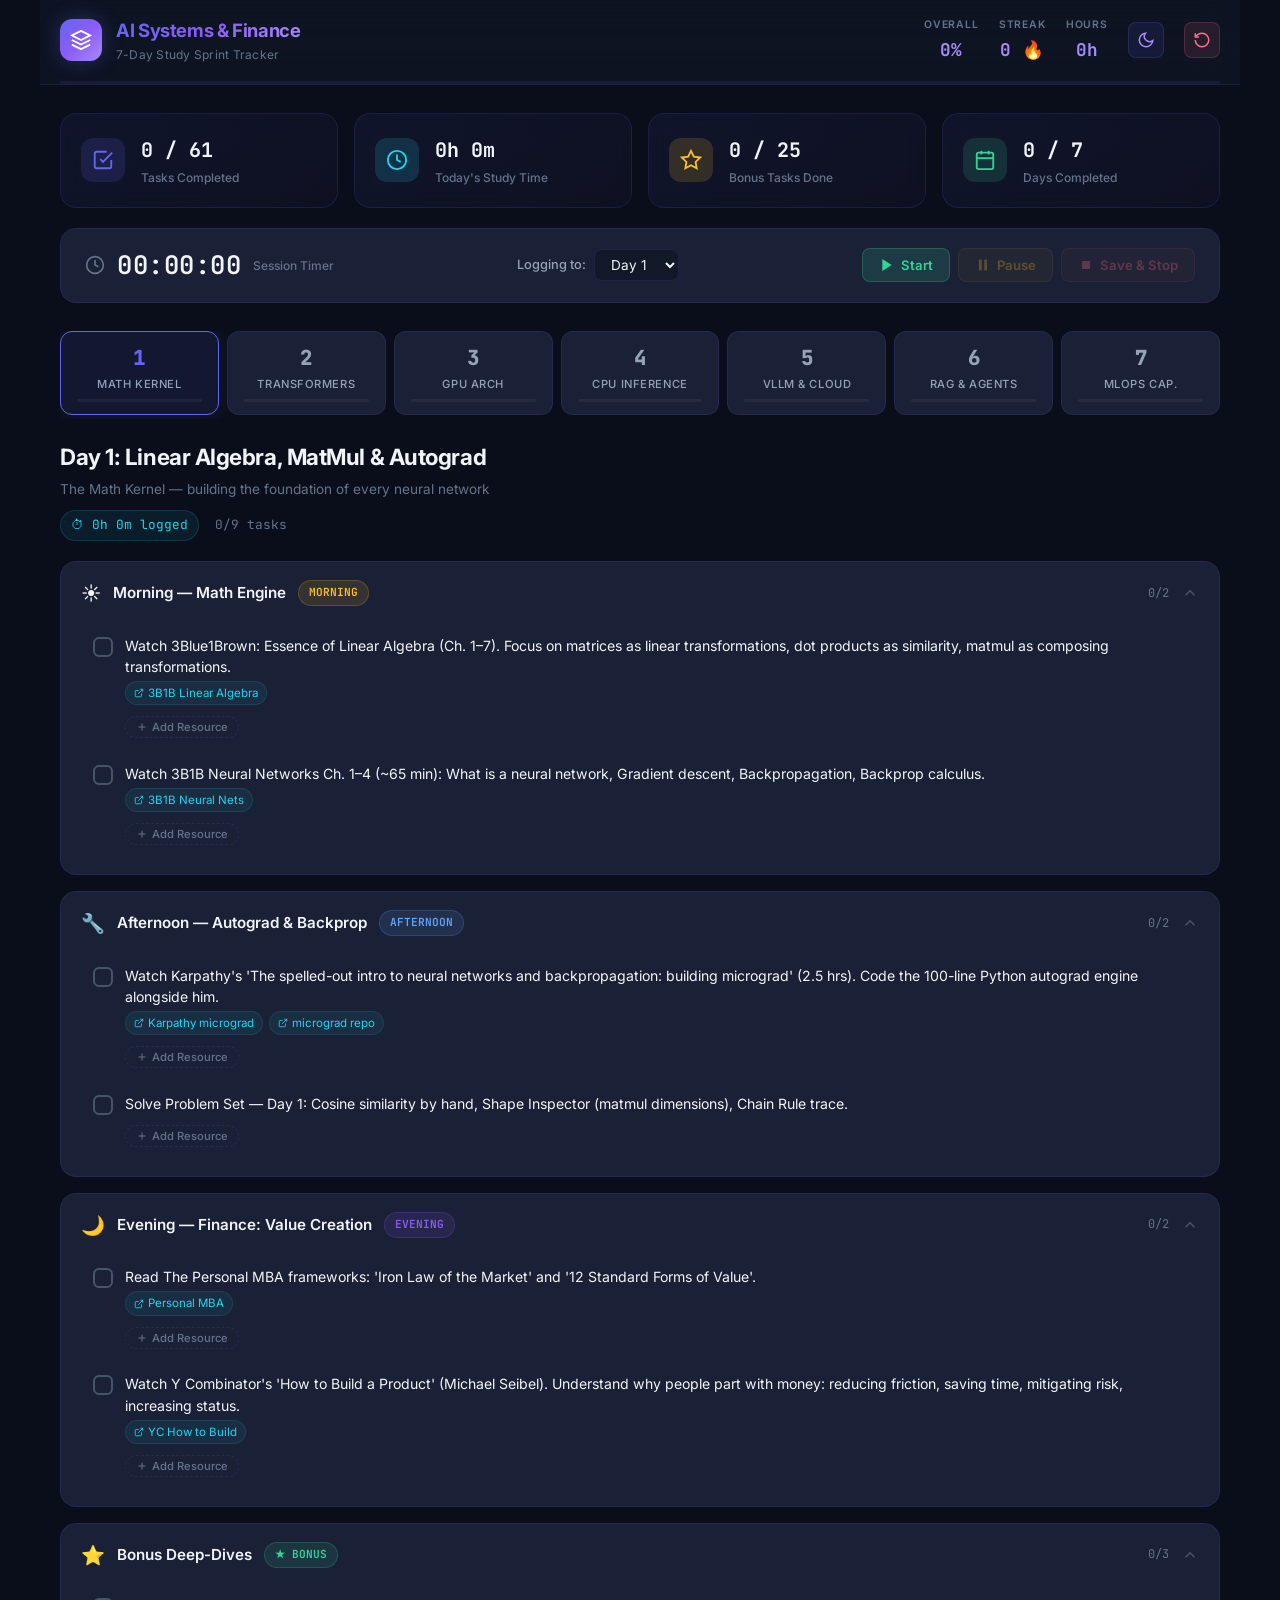
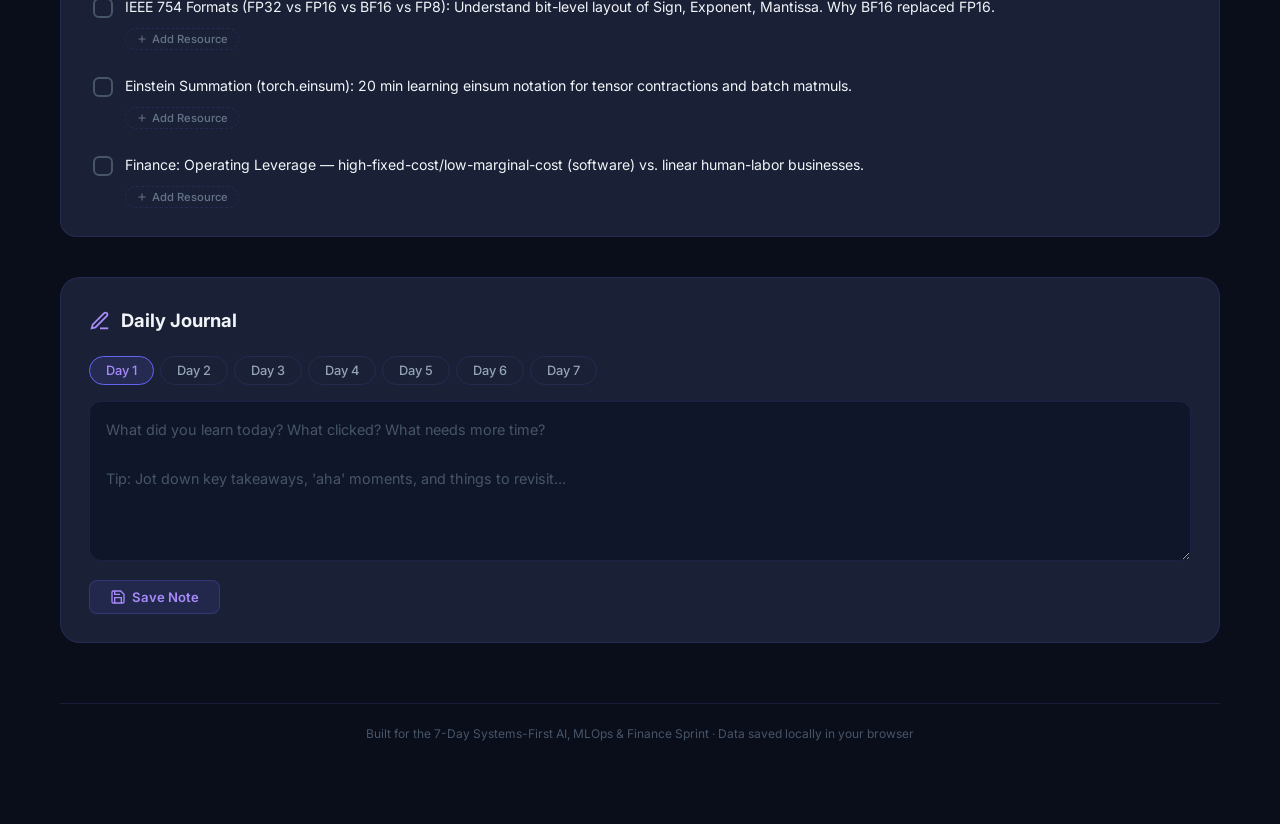
==== Seven-day-AI-Finance-Study/public/index.html @ b6148ebc "refactor: organize files into public/ and docs/ directories - Move frontend assets (index.html, styl" ====
<!DOCTYPE html>
<html lang="en">
<head>
  <meta charset="UTF-8">
  <meta name="viewport" content="width=device-width, initial-scale=1.0">
  <title>7-Day AI Systems & Finance Study Tracker</title>
  <meta name="description" content="Interactive study tracker for the 7-Day Systems-First AI, MLOps & Finance Syllabus">
  <link rel="preconnect" href="https://fonts.googleapis.com">
  <link rel="preconnect" href="https://fonts.gstatic.com" crossorigin>
  <link href="https://fonts.googleapis.com/css2?family=Inter:wght@300;400;500;600;700;800;900&family=JetBrains+Mono:wght@400;500;600&display=swap" rel="stylesheet">
  <link rel="stylesheet" href="style.css">
</head>
<body>
  <div class="app">
    <!-- Floating particles background -->
    <div class="particles" id="particles"></div>

    <!-- Header -->
    <header class="header">
      <div class="header-content">
        <div class="header-left">
          <div class="logo">
            <div class="logo-icon">
              <svg viewBox="0 0 24 24" fill="none" stroke="currentColor" stroke-width="2">
                <path d="M12 2L2 7l10 5 10-5-10-5z"/>
                <path d="M2 17l10 5 10-5"/>
                <path d="M2 12l10 5 10-5"/>
              </svg>
            </div>
            <div>
              <h1>AI Systems & Finance</h1>
              <p class="subtitle">7-Day Study Sprint Tracker</p>
            </div>
          </div>
        </div>
        <div class="header-right">
          <div class="header-stat">
            <span class="stat-label">Overall</span>
            <span class="stat-value" id="overallPercent">0%</span>
          </div>
          <div class="header-stat">
            <span class="stat-label">Streak</span>
            <span class="stat-value" id="streakCount">0 🔥</span>
          </div>
          <div class="header-stat">
            <span class="stat-label">Hours</span>
            <span class="stat-value" id="totalHours">0h</span>
          </div>
          <button class="btn-theme" id="themeToggle" title="Toggle light/dark theme">
            <svg class="theme-icon icon-moon" viewBox="0 0 24 24" fill="none" stroke="currentColor" stroke-width="2" width="18" height="18">
              <path d="M21 12.79A9 9 0 1 1 11.21 3 7 7 0 0 0 21 12.79z"/>
            </svg>
            <svg class="theme-icon icon-sun" viewBox="0 0 24 24" fill="none" stroke="currentColor" stroke-width="2" width="18" height="18">
              <circle cx="12" cy="12" r="5"/><line x1="12" y1="1" x2="12" y2="3"/><line x1="12" y1="21" x2="12" y2="23"/><line x1="4.22" y1="4.22" x2="5.64" y2="5.64"/><line x1="18.36" y1="18.36" x2="19.78" y2="19.78"/><line x1="1" y1="12" x2="3" y2="12"/><line x1="21" y1="12" x2="23" y2="12"/><line x1="4.22" y1="19.78" x2="5.64" y2="18.36"/><line x1="18.36" y1="5.64" x2="19.78" y2="4.22"/>
            </svg>
          </button>
          <button class="btn-reset" id="resetBtn" title="Reset all progress">
            <svg viewBox="0 0 24 24" fill="none" stroke="currentColor" stroke-width="2" width="18" height="18">
              <path d="M3 12a9 9 0 1 0 9-9 9.75 9.75 0 0 0-6.74 2.74L3 8"/>
              <path d="M3 3v5h5"/>
            </svg>
          </button>
        </div>
      </div>
      <!-- Overall progress bar -->
      <div class="overall-progress">
        <div class="overall-progress-bar" id="overallBar" style="width: 0%"></div>
      </div>
    </header>

    <!-- Stats Cards -->
    <div class="stats-grid">
      <div class="stat-card">
        <div class="stat-card-icon tasks-icon">
          <svg viewBox="0 0 24 24" fill="none" stroke="currentColor" stroke-width="2"><path d="M9 11l3 3L22 4"/><path d="M21 12v7a2 2 0 0 1-2 2H5a2 2 0 0 1-2-2V5a2 2 0 0 1 2-2h11"/></svg>
        </div>
        <div class="stat-card-info">
          <span class="stat-card-value" id="completedTasks">0 / 0</span>
          <span class="stat-card-label">Tasks Completed</span>
        </div>
      </div>
      <div class="stat-card">
        <div class="stat-card-icon time-icon">
          <svg viewBox="0 0 24 24" fill="none" stroke="currentColor" stroke-width="2"><circle cx="12" cy="12" r="10"/><path d="M12 6v6l4 2"/></svg>
        </div>
        <div class="stat-card-info">
          <span class="stat-card-value" id="todayHours">0h 0m</span>
          <span class="stat-card-label">Today's Study Time</span>
        </div>
      </div>
      <div class="stat-card">
        <div class="stat-card-icon bonus-icon">
          <svg viewBox="0 0 24 24" fill="none" stroke="currentColor" stroke-width="2"><polygon points="12 2 15.09 8.26 22 9.27 17 14.14 18.18 21.02 12 17.77 5.82 21.02 7 14.14 2 9.27 8.91 8.26 12 2"/></svg>
        </div>
        <div class="stat-card-info">
          <span class="stat-card-value" id="bonusDone">0 / 0</span>
          <span class="stat-card-label">Bonus Tasks Done</span>
        </div>
      </div>
      <div class="stat-card">
        <div class="stat-card-icon days-icon">
          <svg viewBox="0 0 24 24" fill="none" stroke="currentColor" stroke-width="2"><rect x="3" y="4" width="18" height="18" rx="2" ry="2"/><line x1="16" y1="2" x2="16" y2="6"/><line x1="8" y1="2" x2="8" y2="6"/><line x1="3" y1="10" x2="21" y2="10"/></svg>
        </div>
        <div class="stat-card-info">
          <span class="stat-card-value" id="daysComplete">0 / 7</span>
          <span class="stat-card-label">Days Completed</span>
        </div>
      </div>
    </div>

    <!-- Timer -->
    <div class="timer-bar">
      <div class="timer-display">
        <div class="timer-icon" id="timerPulse">
          <svg viewBox="0 0 24 24" fill="none" stroke="currentColor" stroke-width="2" width="20" height="20"><circle cx="12" cy="12" r="10"/><path d="M12 6v6l4 2"/></svg>
        </div>
        <span class="timer-time" id="timerDisplay">00:00:00</span>
        <span class="timer-label">Session Timer</span>
      </div>
      <div class="timer-day-select">
        <label for="timerDay">Logging to:</label>
        <select id="timerDay">
          <option value="1">Day 1</option>
          <option value="2">Day 2</option>
          <option value="3">Day 3</option>
          <option value="4">Day 4</option>
          <option value="5">Day 5</option>
          <option value="6">Day 6</option>
          <option value="7">Day 7</option>
        </select>
      </div>
      <div class="timer-controls">
        <button class="timer-btn start" id="timerStart">
          <svg viewBox="0 0 24 24" fill="currentColor" width="16" height="16"><polygon points="5 3 19 12 5 21 5 3"/></svg>
          Start
        </button>
        <button class="timer-btn pause" id="timerPause" disabled>
          <svg viewBox="0 0 24 24" fill="currentColor" width="16" height="16"><rect x="6" y="4" width="4" height="16"/><rect x="14" y="4" width="4" height="16"/></svg>
          Pause
        </button>
        <button class="timer-btn stop" id="timerStop" disabled>
          <svg viewBox="0 0 24 24" fill="currentColor" width="16" height="16"><rect x="6" y="6" width="12" height="12" rx="1"/></svg>
          Save & Stop
        </button>
      </div>
    </div>

    <!-- Day Navigation Pills -->
    <nav class="day-nav">
      <button class="day-pill active" data-day="1">
        <span class="day-pill-number">1</span>
        <span class="day-pill-label">Math Kernel</span>
        <div class="day-pill-progress"><div class="day-pill-bar" id="dayBar1"></div></div>
      </button>
      <button class="day-pill" data-day="2">
        <span class="day-pill-number">2</span>
        <span class="day-pill-label">Transformers</span>
        <div class="day-pill-progress"><div class="day-pill-bar" id="dayBar2"></div></div>
      </button>
      <button class="day-pill" data-day="3">
        <span class="day-pill-number">3</span>
        <span class="day-pill-label">GPU Arch</span>
        <div class="day-pill-progress"><div class="day-pill-bar" id="dayBar3"></div></div>
      </button>
      <button class="day-pill" data-day="4">
        <span class="day-pill-number">4</span>
        <span class="day-pill-label">CPU Inference</span>
        <div class="day-pill-progress"><div class="day-pill-bar" id="dayBar4"></div></div>
      </button>
      <button class="day-pill" data-day="5">
        <span class="day-pill-number">5</span>
        <span class="day-pill-label">vLLM & Cloud</span>
        <div class="day-pill-progress"><div class="day-pill-bar" id="dayBar5"></div></div>
      </button>
      <button class="day-pill" data-day="6">
        <span class="day-pill-number">6</span>
        <span class="day-pill-label">RAG & Agents</span>
        <div class="day-pill-progress"><div class="day-pill-bar" id="dayBar6"></div></div>
      </button>
      <button class="day-pill" data-day="7">
        <span class="day-pill-number">7</span>
        <span class="day-pill-label">MLOps Cap.</span>
        <div class="day-pill-progress"><div class="day-pill-bar" id="dayBar7"></div></div>
      </button>
    </nav>

    <!-- Day Content Panels -->
    <main class="day-panels" id="dayPanels">
      <!-- Panels are injected by JS -->
    </main>

    <!-- Journal Section -->
    <section class="journal-section">
      <h2 class="section-title">
        <svg viewBox="0 0 24 24" fill="none" stroke="currentColor" stroke-width="2" width="22" height="22"><path d="M12 20h9"/><path d="M16.5 3.5a2.121 2.121 0 0 1 3 3L7 19l-4 1 1-4L16.5 3.5z"/></svg>
        Daily Journal
      </h2>
      <div class="journal-tabs">
        <button class="journal-tab active" data-jday="1">Day 1</button>
        <button class="journal-tab" data-jday="2">Day 2</button>
        <button class="journal-tab" data-jday="3">Day 3</button>
        <button class="journal-tab" data-jday="4">Day 4</button>
        <button class="journal-tab" data-jday="5">Day 5</button>
        <button class="journal-tab" data-jday="6">Day 6</button>
        <button class="journal-tab" data-jday="7">Day 7</button>
      </div>
      <div class="journal-area">
        <textarea id="journalText" placeholder="What did you learn today? What clicked? What needs more time?&#10;&#10;Tip: Jot down key takeaways, 'aha' moments, and things to revisit..."></textarea>
        <button class="journal-save" id="journalSave">
          <svg viewBox="0 0 24 24" fill="none" stroke="currentColor" stroke-width="2" width="16" height="16"><path d="M19 21H5a2 2 0 0 1-2-2V5a2 2 0 0 1 2-2h11l5 5v11a2 2 0 0 1-2 2z"/><polyline points="17 21 17 13 7 13 7 21"/><polyline points="7 3 7 8 15 8"/></svg>
          Save Note
        </button>
      </div>
    </section>

    <!-- Footer -->
    <footer class="footer">
      <p>Built for the 7-Day Systems-First AI, MLOps & Finance Sprint · Data saved locally in your browser</p>
    </footer>
  </div>

  <script src="app.js"></script>
</body>
</html>
---- Seven-day-AI-Finance-Study/public/style.css ----
/* ===== DESIGN TOKENS ===== */
:root {
  /* Dark palette (default) */
  --bg-primary: #0a0e1a;
  --bg-secondary: #111827;
  --bg-card: #1a2035;
  --bg-card-hover: #1f2847;
  --bg-surface: #0f1629;

  /* Accent gradients */
  --accent-1: #6366f1;
  --accent-2: #8b5cf6;
  --accent-3: #a78bfa;
  --accent-4: #c084fc;
  --accent-green: #34d399;
  --accent-green-dim: #059669;
  --accent-amber: #fbbf24;
  --accent-rose: #fb7185;
  --accent-cyan: #22d3ee;
  --accent-blue: #60a5fa;

  /* Gradients */
  --gradient-main: linear-gradient(135deg, #6366f1, #8b5cf6, #a78bfa);
  --gradient-green: linear-gradient(135deg, #059669, #34d399);
  --gradient-warm: linear-gradient(135deg, #f59e0b, #ef4444);
  --gradient-cool: linear-gradient(135deg, #06b6d4, #6366f1);
  --gradient-card: linear-gradient(145deg, rgba(99, 102, 241, 0.08), rgba(139, 92, 246, 0.04));

  /* Text */
  --text-primary: #f1f5f9;
  --text-secondary: #94a3b8;
  --text-muted: #64748b;
  --text-dim: #475569;

  /* Borders */
  --border-subtle: rgba(99, 102, 241, 0.15);
  --border-active: rgba(99, 102, 241, 0.4);

  /* Glassmorphism */
  --glass-bg: rgba(17, 24, 39, 0.7);
  --glass-border: rgba(99, 102, 241, 0.2);
  --glass-blur: 20px;

  /* Spacing */
  --container-max: 1200px;
  --radius-sm: 8px;
  --radius-md: 12px;
  --radius-lg: 16px;
  --radius-xl: 20px;
  --radius-pill: 50px;

  /* Shadows */
  --shadow-sm: 0 2px 8px rgba(0,0,0,0.3);
  --shadow-md: 0 4px 20px rgba(0,0,0,0.4);
  --shadow-lg: 0 8px 40px rgba(0,0,0,0.5);
  --shadow-glow: 0 0 30px rgba(99, 102, 241, 0.15);

  /* Transitions */
  --transition-fast: 0.15s ease;
  --transition-normal: 0.25s ease;
  --transition-slow: 0.4s cubic-bezier(0.4, 0, 0.2, 1);
}

/* ===== LIGHT THEME ===== */
[data-theme="light"] {
  --bg-primary: #f0f2f7;
  --bg-secondary: #e8ebf2;
  --bg-card: #ffffff;
  --bg-card-hover: #f5f3ff;
  --bg-surface: #f8f9fc;

  --accent-1: #4f46e5;
  --accent-2: #7c3aed;
  --accent-3: #6d28d9;
  --accent-4: #a855f7;
  --accent-green: #10b981;
  --accent-green-dim: #059669;
  --accent-amber: #d97706;
  --accent-rose: #e11d48;
  --accent-cyan: #0891b2;
  --accent-blue: #2563eb;

  --gradient-main: linear-gradient(135deg, #4f46e5, #7c3aed, #6d28d9);
  --gradient-green: linear-gradient(135deg, #059669, #10b981);
  --gradient-warm: linear-gradient(135deg, #d97706, #dc2626);
  --gradient-cool: linear-gradient(135deg, #0891b2, #4f46e5);
  --gradient-card: linear-gradient(145deg, rgba(79, 70, 229, 0.04), rgba(124, 58, 237, 0.02));

  --text-primary: #1e293b;
  --text-secondary: #475569;
  --text-muted: #64748b;
  --text-dim: #94a3b8;

  --border-subtle: rgba(79, 70, 229, 0.15);
  --border-active: rgba(79, 70, 229, 0.35);

  --glass-bg: rgba(255, 255, 255, 0.8);
  --glass-border: rgba(79, 70, 229, 0.12);

  --shadow-sm: 0 2px 8px rgba(0,0,0,0.06);
  --shadow-md: 0 4px 20px rgba(0,0,0,0.08);
  --shadow-lg: 0 8px 40px rgba(0,0,0,0.1);
  --shadow-glow: 0 0 30px rgba(79, 70, 229, 0.08);
}

/* ===== RESET & BASE ===== */
*, *::before, *::after {
  box-sizing: border-box;
  margin: 0;
  padding: 0;
}

html {
  scroll-behavior: smooth;
  -webkit-font-smoothing: antialiased;
  -moz-osx-font-smoothing: grayscale;
}

body {
  font-family: 'Inter', -apple-system, BlinkMacSystemFont, sans-serif;
  background: var(--bg-primary);
  color: var(--text-primary);
  line-height: 1.6;
  min-height: 100vh;
  overflow-x: hidden;
  transition: background-color 0.35s ease, color 0.35s ease;
}

/* Smooth theme transition for key elements */
.header, .stat-card, .timer-bar, .block-card,
.day-pill, .journal-section, #journalText,
.timer-day-select select, .task-checkbox,
.journal-tab, .resource-link, .footer {
  transition: background-color 0.35s ease, color 0.35s ease,
              border-color 0.35s ease, box-shadow 0.35s ease;
}

/* ===== PARTICLES BACKGROUND ===== */
.particles {
  position: fixed;
  top: 0;
  left: 0;
  width: 100%;
  height: 100%;
  pointer-events: none;
  z-index: 0;
  overflow: hidden;
}

.particle {
  position: absolute;
  border-radius: 50%;
  animation: float linear infinite;
  opacity: 0;
}

@keyframes float {
  0% {
    transform: translateY(100vh) rotate(0deg);
    opacity: 0;
  }
  10% { opacity: 1; }
  90% { opacity: 1; }
  100% {
    transform: translateY(-10vh) rotate(720deg);
    opacity: 0;
  }
}

/* ===== APP CONTAINER ===== */
.app {
  position: relative;
  z-index: 1;
  max-width: var(--container-max);
  margin: 0 auto;
  padding: 0 20px 60px;
}

/* ===== HEADER ===== */
.header {
  position: sticky;
  top: 0;
  z-index: 100;
  backdrop-filter: blur(var(--glass-blur));
  -webkit-backdrop-filter: blur(var(--glass-blur));
  background: var(--glass-bg);
  border-bottom: 1px solid var(--border-subtle);
  margin: 0 -20px;
  padding: 0 20px;
}

.header-content {
  display: flex;
  align-items: center;
  justify-content: space-between;
  padding: 16px 0;
  gap: 16px;
}

.header-left { display: flex; align-items: center; }

.logo {
  display: flex;
  align-items: center;
  gap: 14px;
}

.logo-icon {
  width: 42px;
  height: 42px;
  background: var(--gradient-main);
  border-radius: var(--radius-md);
  display: flex;
  align-items: center;
  justify-content: center;
  color: white;
  flex-shrink: 0;
  box-shadow: 0 0 20px rgba(99, 102, 241, 0.3);
}

.logo-icon svg {
  width: 22px;
  height: 22px;
}

.logo h1 {
  font-size: 1.15rem;
  font-weight: 700;
  background: var(--gradient-main);
  -webkit-background-clip: text;
  -webkit-text-fill-color: transparent;
  background-clip: text;
  letter-spacing: -0.02em;
}

.subtitle {
  font-size: 0.75rem;
  color: var(--text-muted);
  font-weight: 400;
  letter-spacing: 0.02em;
}

.header-right {
  display: flex;
  align-items: center;
  gap: 20px;
}

.header-stat {
  display: flex;
  flex-direction: column;
  align-items: center;
  gap: 2px;
}

.stat-label {
  font-size: 0.65rem;
  color: var(--text-muted);
  text-transform: uppercase;
  letter-spacing: 0.08em;
  font-weight: 600;
}

.stat-value {
  font-size: 1.1rem;
  font-weight: 700;
  font-family: 'JetBrains Mono', monospace;
  color: var(--accent-3);
}

.btn-reset {
  background: rgba(251, 113, 133, 0.1);
  border: 1px solid rgba(251, 113, 133, 0.2);
  color: var(--accent-rose);
  border-radius: var(--radius-sm);
  padding: 8px;
  cursor: pointer;
  transition: all var(--transition-fast);
  display: flex;
  align-items: center;
  justify-content: center;
}

.btn-reset:hover {
  background: rgba(251, 113, 133, 0.2);
  border-color: rgba(251, 113, 133, 0.4);
  transform: rotate(-45deg);
}

/* Theme toggle */
.btn-theme {
  background: rgba(99, 102, 241, 0.1);
  border: 1px solid rgba(99, 102, 241, 0.2);
  color: var(--accent-3);
  border-radius: var(--radius-sm);
  padding: 8px;
  cursor: pointer;
  transition: all var(--transition-fast);
  display: flex;
  align-items: center;
  justify-content: center;
  position: relative;
  width: 36px;
  height: 36px;
  overflow: hidden;
}

.btn-theme:hover {
  background: rgba(99, 102, 241, 0.2);
  border-color: rgba(99, 102, 241, 0.4);
  transform: rotate(20deg);
}

.btn-theme .theme-icon {
  position: absolute;
  transition: transform 0.4s cubic-bezier(0.4, 0, 0.2, 1), opacity 0.3s ease;
}

.btn-theme .icon-sun { opacity: 0; transform: rotate(-90deg) scale(0.5); }
.btn-theme .icon-moon { opacity: 1; transform: rotate(0deg) scale(1); }

[data-theme="light"] .btn-theme .icon-sun { opacity: 1; transform: rotate(0deg) scale(1); }
[data-theme="light"] .btn-theme .icon-moon { opacity: 0; transform: rotate(90deg) scale(0.5); }

[data-theme="light"] .btn-theme {
  background: rgba(251, 191, 36, 0.12);
  border-color: rgba(251, 191, 36, 0.25);
  color: var(--accent-amber);
}

[data-theme="light"] .btn-theme:hover {
  background: rgba(251, 191, 36, 0.22);
  border-color: rgba(251, 191, 36, 0.4);
}

/* Hide particles in light mode */
[data-theme="light"] .particles {
  opacity: 0.3;
}

.overall-progress {
  height: 3px;
  background: rgba(99, 102, 241, 0.1);
  border-radius: 2px;
  overflow: hidden;
  margin-bottom: 0;
}

.overall-progress-bar {
  height: 100%;
  background: var(--gradient-main);
  border-radius: 2px;
  transition: width 0.6s cubic-bezier(0.4, 0, 0.2, 1);
  box-shadow: 0 0 12px rgba(99, 102, 241, 0.4);
}

/* ===== STATS GRID ===== */
.stats-grid {
  display: grid;
  grid-template-columns: repeat(4, 1fr);
  gap: 16px;
  margin-top: 28px;
}

.stat-card {
  background: var(--gradient-card);
  backdrop-filter: blur(10px);
  border: 1px solid var(--border-subtle);
  border-radius: var(--radius-lg);
  padding: 20px;
  display: flex;
  align-items: center;
  gap: 16px;
  transition: all var(--transition-normal);
}

.stat-card:hover {
  border-color: var(--border-active);
  transform: translateY(-2px);
  box-shadow: var(--shadow-glow);
}

.stat-card-icon {
  width: 44px;
  height: 44px;
  border-radius: var(--radius-md);
  display: flex;
  align-items: center;
  justify-content: center;
  flex-shrink: 0;
}

.stat-card-icon svg {
  width: 22px;
  height: 22px;
}

.tasks-icon { background: rgba(99, 102, 241, 0.15); color: var(--accent-1); }
.time-icon { background: rgba(34, 211, 238, 0.15); color: var(--accent-cyan); }
.bonus-icon { background: rgba(251, 191, 36, 0.15); color: var(--accent-amber); }
.days-icon { background: rgba(52, 211, 153, 0.15); color: var(--accent-green); }

.stat-card-info { display: flex; flex-direction: column; gap: 2px; }

.stat-card-value {
  font-size: 1.25rem;
  font-weight: 700;
  font-family: 'JetBrains Mono', monospace;
}

.stat-card-label {
  font-size: 0.75rem;
  color: var(--text-muted);
  font-weight: 500;
}

/* ===== TIMER BAR ===== */
.timer-bar {
  margin-top: 20px;
  background: var(--bg-card);
  border: 1px solid var(--border-subtle);
  border-radius: var(--radius-lg);
  padding: 16px 24px;
  display: flex;
  align-items: center;
  justify-content: space-between;
  gap: 20px;
  flex-wrap: wrap;
}

.timer-display {
  display: flex;
  align-items: center;
  gap: 12px;
}

.timer-icon {
  color: var(--text-muted);
  display: flex;
  transition: color var(--transition-fast);
}

.timer-icon.active {
  color: var(--accent-green);
  animation: pulse 1.5s ease-in-out infinite;
}

@keyframes pulse {
  0%, 100% { opacity: 1; }
  50% { opacity: 0.5; }
}

.timer-time {
  font-family: 'JetBrains Mono', monospace;
  font-size: 1.6rem;
  font-weight: 600;
  letter-spacing: 0.02em;
  color: var(--text-primary);
}

.timer-label {
  font-size: 0.75rem;
  color: var(--text-muted);
  font-weight: 500;
}

.timer-day-select {
  display: flex;
  align-items: center;
  gap: 8px;
}

.timer-day-select label {
  font-size: 0.8rem;
  color: var(--text-secondary);
  font-weight: 500;
}

.timer-day-select select {
  background: var(--bg-secondary);
  border: 1px solid var(--border-subtle);
  color: var(--text-primary);
  padding: 6px 12px;
  border-radius: var(--radius-sm);
  font-family: 'Inter', sans-serif;
  font-size: 0.85rem;
  cursor: pointer;
  outline: none;
  transition: border-color var(--transition-fast);
}

.timer-day-select select:focus {
  border-color: var(--accent-1);
}

.timer-controls {
  display: flex;
  gap: 8px;
}

.timer-btn {
  display: flex;
  align-items: center;
  gap: 6px;
  padding: 8px 16px;
  border: none;
  border-radius: var(--radius-sm);
  font-family: 'Inter', sans-serif;
  font-size: 0.82rem;
  font-weight: 600;
  cursor: pointer;
  transition: all var(--transition-fast);
}

.timer-btn:disabled {
  opacity: 0.3;
  cursor: not-allowed;
}

.timer-btn.start {
  background: rgba(52, 211, 153, 0.15);
  color: var(--accent-green);
  border: 1px solid rgba(52, 211, 153, 0.25);
}

.timer-btn.start:not(:disabled):hover {
  background: rgba(52, 211, 153, 0.25);
}

.timer-btn.pause {
  background: rgba(251, 191, 36, 0.15);
  color: var(--accent-amber);
  border: 1px solid rgba(251, 191, 36, 0.25);
}

.timer-btn.pause:not(:disabled):hover {
  background: rgba(251, 191, 36, 0.25);
}

.timer-btn.stop {
  background: rgba(251, 113, 133, 0.15);
  color: var(--accent-rose);
  border: 1px solid rgba(251, 113, 133, 0.25);
}

.timer-btn.stop:not(:disabled):hover {
  background: rgba(251, 113, 133, 0.25);
}

/* ===== DAY NAVIGATION ===== */
.day-nav {
  display: flex;
  gap: 8px;
  margin-top: 28px;
  overflow-x: auto;
  padding-bottom: 4px;
  scrollbar-width: thin;
  scrollbar-color: var(--accent-1) transparent;
}

.day-pill {
  flex: 1;
  min-width: 120px;
  background: var(--bg-card);
  border: 1px solid var(--border-subtle);
  border-radius: var(--radius-md);
  padding: 12px 16px;
  cursor: pointer;
  transition: all var(--transition-normal);
  display: flex;
  flex-direction: column;
  align-items: center;
  gap: 6px;
  color: var(--text-secondary);
  font-family: 'Inter', sans-serif;
}

.day-pill:hover {
  border-color: var(--border-active);
  background: var(--bg-card-hover);
  transform: translateY(-2px);
}

.day-pill.active {
  border-color: var(--accent-1);
  background: rgba(99, 102, 241, 0.1);
  box-shadow: 0 0 20px rgba(99, 102, 241, 0.15);
}

.day-pill.completed {
  border-color: var(--accent-green-dim);
  background: rgba(52, 211, 153, 0.05);
}

.day-pill-number {
  font-size: 1.3rem;
  font-weight: 800;
  font-family: 'JetBrains Mono', monospace;
  transition: color var(--transition-fast);
}

.day-pill.active .day-pill-number { color: var(--accent-1); }
.day-pill.completed .day-pill-number { color: var(--accent-green); }

.day-pill-label {
  font-size: 0.7rem;
  font-weight: 500;
  text-transform: uppercase;
  letter-spacing: 0.05em;
}

.day-pill-progress {
  width: 100%;
  height: 3px;
  background: rgba(255,255,255,0.05);
  border-radius: 2px;
  overflow: hidden;
  margin-top: 2px;
}

.day-pill-bar {
  height: 100%;
  background: var(--gradient-main);
  border-radius: 2px;
  transition: width 0.6s cubic-bezier(0.4, 0, 0.2, 1);
  width: 0%;
}

.day-pill.completed .day-pill-bar {
  background: var(--gradient-green);
}

/* ===== DAY PANELS ===== */
.day-panels {
  margin-top: 20px;
}

.day-panel {
  display: none;
  animation: fadeSlideIn 0.35s ease;
}

.day-panel.active {
  display: block;
}

@keyframes fadeSlideIn {
  from {
    opacity: 0;
    transform: translateY(12px);
  }
  to {
    opacity: 1;
    transform: translateY(0);
  }
}

.day-header {
  margin-bottom: 20px;
}

.day-title {
  font-size: 1.4rem;
  font-weight: 700;
  letter-spacing: -0.02em;
  margin-bottom: 4px;
}

.day-subtitle {
  font-size: 0.85rem;
  color: var(--text-muted);
}

.day-meta {
  display: flex;
  align-items: center;
  gap: 16px;
  margin-top: 10px;
}

.day-time-logged {
  font-size: 0.8rem;
  color: var(--accent-cyan);
  font-family: 'JetBrains Mono', monospace;
  background: rgba(34, 211, 238, 0.08);
  padding: 4px 10px;
  border-radius: var(--radius-pill);
  border: 1px solid rgba(34, 211, 238, 0.15);
}

.day-progress-text {
  font-size: 0.8rem;
  color: var(--text-muted);
  font-family: 'JetBrains Mono', monospace;
}

/* Block cards */
.block-card {
  background: var(--bg-card);
  border: 1px solid var(--border-subtle);
  border-radius: var(--radius-lg);
  margin-bottom: 16px;
  overflow: hidden;
  transition: border-color var(--transition-normal);
}

.block-card:hover {
  border-color: var(--border-active);
}

.block-header {
  display: flex;
  align-items: center;
  justify-content: space-between;
  padding: 16px 20px;
  cursor: pointer;
  user-select: none;
  transition: background var(--transition-fast);
}

.block-header:hover {
  background: rgba(99, 102, 241, 0.03);
}

.block-header-left {
  display: flex;
  align-items: center;
  gap: 12px;
}

.block-icon {
  font-size: 1.2rem;
}

.block-title {
  font-size: 0.95rem;
  font-weight: 600;
}

.block-badge {
  font-size: 0.7rem;
  font-weight: 600;
  padding: 3px 10px;
  border-radius: var(--radius-pill);
  font-family: 'JetBrains Mono', monospace;
}

.badge-morning {
  background: rgba(251, 191, 36, 0.12);
  color: var(--accent-amber);
  border: 1px solid rgba(251, 191, 36, 0.2);
}

.badge-afternoon {
  background: rgba(96, 165, 250, 0.12);
  color: var(--accent-blue);
  border: 1px solid rgba(96, 165, 250, 0.2);
}

.badge-evening {
  background: rgba(139, 92, 246, 0.12);
  color: var(--accent-2);
  border: 1px solid rgba(139, 92, 246, 0.2);
}

.badge-bonus {
  background: rgba(52, 211, 153, 0.12);
  color: var(--accent-green);
  border: 1px solid rgba(52, 211, 153, 0.2);
}

.block-header-right {
  display: flex;
  align-items: center;
  gap: 12px;
}

.block-count {
  font-size: 0.75rem;
  color: var(--text-muted);
  font-family: 'JetBrains Mono', monospace;
}

.block-chevron {
  color: var(--text-dim);
  transition: transform var(--transition-normal);
  display: flex;
}

.block-card.expanded .block-chevron {
  transform: rotate(180deg);
}

.block-content {
  max-height: 0;
  overflow: hidden;
  transition: max-height 0.4s cubic-bezier(0.4, 0, 0.2, 1);
}

.block-card.expanded .block-content {
  max-height: 2000px;
}

.block-tasks {
  padding: 0 20px 16px;
  display: flex;
  flex-direction: column;
  gap: 2px;
}

/* Task items */
.task-item {
  display: flex;
  align-items: flex-start;
  gap: 12px;
  padding: 10px 12px;
  border-radius: var(--radius-sm);
  transition: background var(--transition-fast);
  cursor: pointer;
}

.task-item:hover {
  background: rgba(99, 102, 241, 0.04);
}

.task-checkbox {
  appearance: none;
  -webkit-appearance: none;
  width: 20px;
  height: 20px;
  min-width: 20px;
  border: 2px solid var(--text-dim);
  border-radius: 6px;
  cursor: pointer;
  transition: all var(--transition-fast);
  position: relative;
  margin-top: 2px;
}

.task-checkbox:checked {
  background: var(--gradient-main);
  border-color: var(--accent-1);
}

.task-checkbox:checked::after {
  content: '';
  position: absolute;
  top: 3px;
  left: 6px;
  width: 5px;
  height: 9px;
  border: solid white;
  border-width: 0 2px 2px 0;
  transform: rotate(45deg);
}

.task-checkbox:hover {
  border-color: var(--accent-3);
}

.task-info {
  flex: 1;
  display: flex;
  flex-direction: column;
  gap: 4px;
}

.task-text {
  font-size: 0.88rem;
  color: var(--text-primary);
  line-height: 1.5;
  transition: all var(--transition-fast);
}

.task-item.done .task-text {
  color: var(--text-dim);
  text-decoration: line-through;
  text-decoration-color: var(--text-dim);
}

.task-resources {
  display: flex;
  flex-wrap: wrap;
  gap: 6px;
}

.resource-link {
  font-size: 0.72rem;
  color: var(--accent-cyan);
  background: rgba(34, 211, 238, 0.08);
  padding: 2px 8px;
  border-radius: var(--radius-pill);
  text-decoration: none;
  border: 1px solid rgba(34, 211, 238, 0.12);
  transition: all var(--transition-fast);
  display: inline-flex;
  align-items: center;
  gap: 4px;
}

.resource-link:hover {
  background: rgba(34, 211, 238, 0.15);
  border-color: rgba(34, 211, 238, 0.3);
  color: #67e8f9;
}

.resource-link svg {
  width: 10px;
  height: 10px;
}

/* ===== JOURNAL ===== */
.journal-section {
  margin-top: 40px;
  background: var(--bg-card);
  border: 1px solid var(--border-subtle);
  border-radius: var(--radius-xl);
  padding: 28px;
}

.section-title {
  display: flex;
  align-items: center;
  gap: 10px;
  font-size: 1.15rem;
  font-weight: 700;
  margin-bottom: 20px;
  color: var(--text-primary);
}

.section-title svg { color: var(--accent-3); }

.journal-tabs {
  display: flex;
  gap: 6px;
  margin-bottom: 16px;
  flex-wrap: wrap;
}

.journal-tab {
  padding: 6px 16px;
  border-radius: var(--radius-pill);
  border: 1px solid var(--border-subtle);
  background: transparent;
  color: var(--text-secondary);
  font-family: 'Inter', sans-serif;
  font-size: 0.8rem;
  font-weight: 500;
  cursor: pointer;
  transition: all var(--transition-fast);
}

.journal-tab:hover {
  border-color: var(--border-active);
  color: var(--text-primary);
}

.journal-tab.active {
  background: rgba(99, 102, 241, 0.15);
  border-color: var(--accent-1);
  color: var(--accent-3);
}

.journal-tab.has-content::after {
  content: '';
  display: inline-block;
  width: 5px;
  height: 5px;
  background: var(--accent-green);
  border-radius: 50%;
  margin-left: 6px;
  vertical-align: middle;
}

.journal-area {
  position: relative;
}

#journalText {
  width: 100%;
  min-height: 160px;
  background: var(--bg-surface);
  border: 1px solid var(--border-subtle);
  border-radius: var(--radius-md);
  color: var(--text-primary);
  font-family: 'Inter', sans-serif;
  font-size: 0.9rem;
  line-height: 1.7;
  padding: 16px;
  resize: vertical;
  outline: none;
  transition: border-color var(--transition-fast);
}

#journalText:focus {
  border-color: var(--accent-1);
}

#journalText::placeholder {
  color: var(--text-dim);
}

.journal-save {
  display: inline-flex;
  align-items: center;
  gap: 6px;
  margin-top: 12px;
  padding: 8px 20px;
  background: rgba(99, 102, 241, 0.12);
  border: 1px solid rgba(99, 102, 241, 0.25);
  border-radius: var(--radius-sm);
  color: var(--accent-3);
  font-family: 'Inter', sans-serif;
  font-size: 0.82rem;
  font-weight: 600;
  cursor: pointer;
  transition: all var(--transition-fast);
}

.journal-save:hover {
  background: rgba(99, 102, 241, 0.2);
  border-color: rgba(99, 102, 241, 0.4);
}

.journal-save.saved {
  background: rgba(52, 211, 153, 0.15);
  border-color: rgba(52, 211, 153, 0.3);
  color: var(--accent-green);
}

/* ===== FOOTER ===== */
.footer {
  margin-top: 60px;
  text-align: center;
  padding: 20px 0;
  border-top: 1px solid var(--border-subtle);
}

.footer p {
  font-size: 0.75rem;
  color: var(--text-dim);
}

/* ===== CONFETTI ===== */
.confetti-piece {
  position: fixed;
  width: 8px;
  height: 8px;
  border-radius: 2px;
  pointer-events: none;
  z-index: 9999;
  animation: confettiFall 2.5s cubic-bezier(0.25, 0.46, 0.45, 0.94) forwards;
}

@keyframes confettiFall {
  0% {
    transform: translateY(0) rotate(0deg);
    opacity: 1;
  }
  100% {
    transform: translateY(100vh) rotate(720deg);
    opacity: 0;
  }
}

/* ===== TOAST ===== */
.toast {
  position: fixed;
  bottom: 30px;
  right: 30px;
  background: var(--bg-card);
  border: 1px solid var(--accent-green-dim);
  border-radius: var(--radius-md);
  padding: 14px 20px;
  color: var(--accent-green);
  font-size: 0.85rem;
  font-weight: 500;
  z-index: 9999;
  box-shadow: var(--shadow-lg);
  animation: toastIn 0.3s ease, toastOut 0.3s ease 2.2s forwards;
  display: flex;
  align-items: center;
  gap: 8px;
}

@keyframes toastIn {
  from { transform: translateY(20px); opacity: 0; }
  to { transform: translateY(0); opacity: 1; }
}

@keyframes toastOut {
  from { opacity: 1; }
  to { opacity: 0; transform: translateY(10px); }
}

/* ===== CUSTOM RESOURCES ===== */
.add-resource-wrapper {
  margin-top: 6px;
}

.add-resource-btn {
  display: inline-flex;
  align-items: center;
  gap: 4px;
  font-size: 0.7rem;
  color: var(--text-muted);
  background: transparent;
  border: 1px dashed var(--border-subtle);
  border-radius: var(--radius-pill);
  padding: 3px 10px;
  cursor: pointer;
  font-family: 'Inter', sans-serif;
  font-weight: 500;
  transition: all var(--transition-fast);
}

.add-resource-btn:hover {
  color: var(--accent-cyan);
  border-color: rgba(34, 211, 238, 0.3);
  background: rgba(34, 211, 238, 0.06);
}

.add-resource-btn svg {
  width: 12px;
  height: 12px;
}

.add-resource-form {
  margin-top: 8px;
  padding: 12px;
  background: var(--bg-surface);
  border: 1px solid var(--border-subtle);
  border-radius: var(--radius-md);
  flex-direction: column;
  gap: 8px;
  animation: fadeSlideIn 0.2s ease;
}

.resource-input {
  width: 100%;
  padding: 8px 12px;
  background: var(--bg-secondary);
  border: 1px solid var(--border-subtle);
  border-radius: var(--radius-sm);
  color: var(--text-primary);
  font-family: 'Inter', sans-serif;
  font-size: 0.82rem;
  outline: none;
  transition: border-color var(--transition-fast), background-color 0.35s ease, color 0.35s ease;
}

.resource-input:focus {
  border-color: var(--accent-1);
}

.resource-input::placeholder {
  color: var(--text-dim);
}

.resource-form-actions {
  display: flex;
  gap: 8px;
}

.resource-form-btn {
  padding: 6px 14px;
  border-radius: var(--radius-sm);
  font-family: 'Inter', sans-serif;
  font-size: 0.78rem;
  font-weight: 600;
  cursor: pointer;
  transition: all var(--transition-fast);
  border: 1px solid transparent;
}

.resource-form-btn.save {
  background: rgba(52, 211, 153, 0.15);
  color: var(--accent-green);
  border-color: rgba(52, 211, 153, 0.25);
}

.resource-form-btn.save:hover {
  background: rgba(52, 211, 153, 0.25);
}

.resource-form-btn.cancel {
  background: rgba(251, 113, 133, 0.1);
  color: var(--accent-rose);
  border-color: rgba(251, 113, 133, 0.2);
}

.resource-form-btn.cancel:hover {
  background: rgba(251, 113, 133, 0.2);
}

.custom-resource {
  position: relative;
}

.resource-remove {
  display: inline-flex;
  align-items: center;
  justify-content: center;
  width: 14px;
  height: 14px;
  font-size: 0.7rem;
  line-height: 1;
  border-radius: 50%;
  background: rgba(251, 113, 133, 0.2);
  color: var(--accent-rose);
  margin-left: 2px;
  cursor: pointer;
  transition: all var(--transition-fast);
  font-style: normal;
}

.resource-remove:hover {
  background: rgba(251, 113, 133, 0.4);
  transform: scale(1.2);
}

/* ===== RESPONSIVE ===== */
@media (max-width: 900px) {
  .stats-grid {
    grid-template-columns: repeat(2, 1fr);
  }
  .header-stat:nth-child(2) { display: none; }
}

@media (max-width: 700px) {
  .stats-grid {
    grid-template-columns: 1fr 1fr;
    gap: 10px;
  }

  .timer-bar {
    flex-direction: column;
    align-items: stretch;
    gap: 12px;
  }

  .timer-display { justify-content: center; }
  .timer-controls { justify-content: center; }
  .timer-day-select { justify-content: center; }

  .header-content {
    flex-direction: column;
    align-items: flex-start;
    gap: 12px;
  }

  .header-right {
    width: 100%;
    justify-content: space-between;
  }

  .day-pill {
    min-width: 90px;
  }

  .day-pill-label {
    font-size: 0.6rem;
  }

  .logo h1 { font-size: 1rem; }
}

@media (max-width: 480px) {
  .app { padding: 0 12px 40px; }
  .header { margin: 0 -12px; padding: 0 12px; }
  .stat-card { padding: 14px; }
  .stat-card-value { font-size: 1.05rem; }
  .journal-section { padding: 20px; }
}
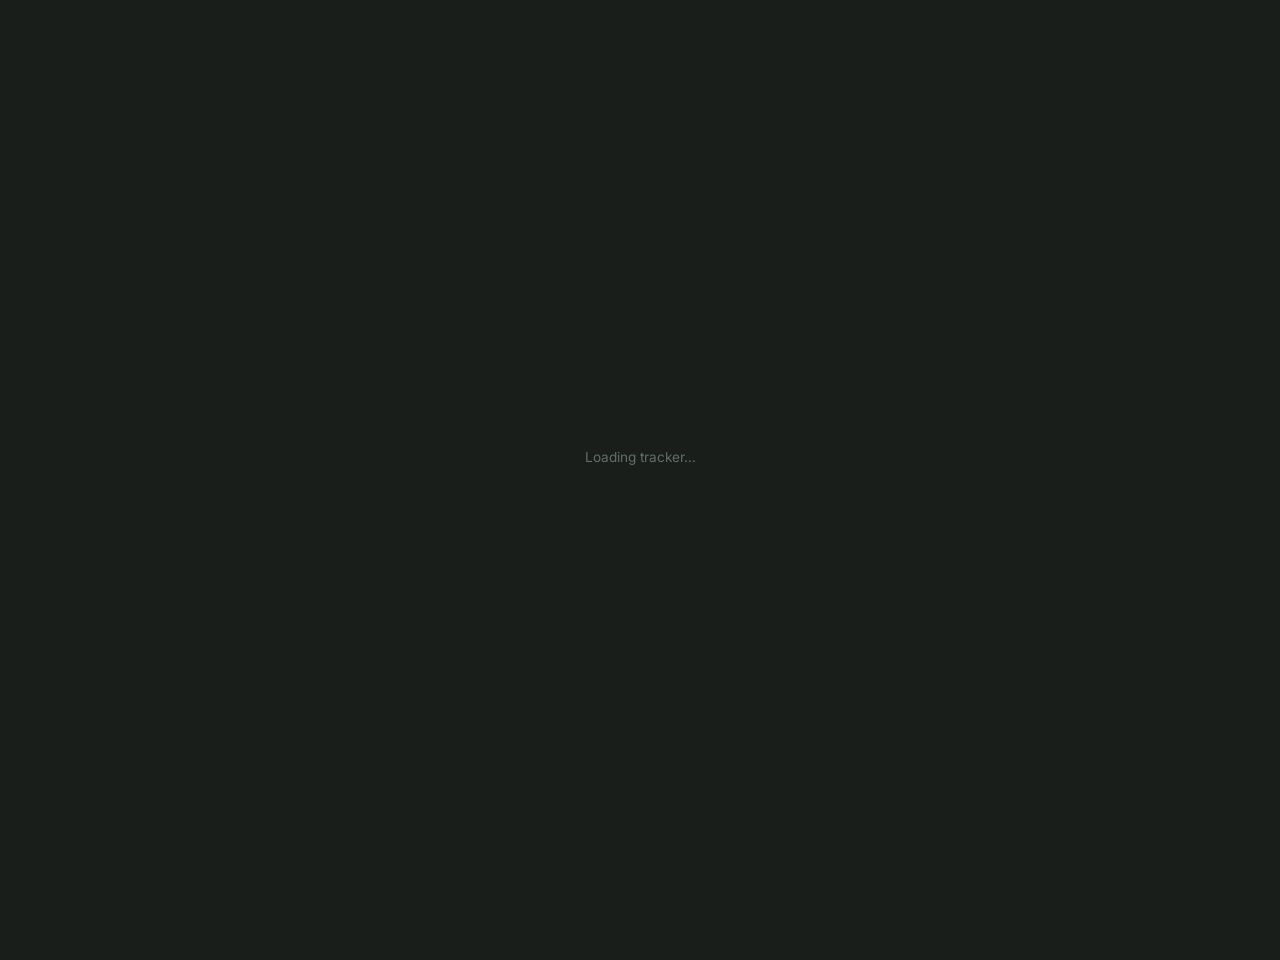
==== commit 5712fd44: "Merged study boilerplate" ====
--- a/Seven-day-AI-Finance-Study/public/index.html
+++ b/Seven-day-AI-Finance-Study/public/index.html
@@ -3,222 +3,21 @@
 <head>
   <meta charset="UTF-8">
   <meta name="viewport" content="width=device-width, initial-scale=1.0">
-  <title>7-Day AI Systems & Finance Study Tracker</title>
-  <meta name="description" content="Interactive study tracker for the 7-Day Systems-First AI, MLOps & Finance Syllabus">
+  <title>Study Tracker</title>
+  <meta name="description" content="Interactive study tracker with dynamic syllabus management">
+  <link rel="icon" href="data:image/svg+xml,<svg xmlns='http://www.w3.org/2000/svg' viewBox='0 0 100 100'><text y='.9em' font-size='90'>📚</text></svg>">
   <link rel="preconnect" href="https://fonts.googleapis.com">
   <link rel="preconnect" href="https://fonts.gstatic.com" crossorigin>
   <link href="https://fonts.googleapis.com/css2?family=Inter:wght@300;400;500;600;700;800;900&family=JetBrains+Mono:wght@400;500;600&display=swap" rel="stylesheet">
   <link rel="stylesheet" href="style.css">
 </head>
 <body>
-  <div class="app">
-    <!-- Floating particles background -->
-    <div class="particles" id="particles"></div>
-
-    <!-- Header -->
-    <header class="header">
-      <div class="header-content">
-        <div class="header-left">
-          <div class="logo">
-            <div class="logo-icon">
-              <svg viewBox="0 0 24 24" fill="none" stroke="currentColor" stroke-width="2">
-                <path d="M12 2L2 7l10 5 10-5-10-5z"/>
-                <path d="M2 17l10 5 10-5"/>
-                <path d="M2 12l10 5 10-5"/>
-              </svg>
-            </div>
-            <div>
-              <h1>AI Systems & Finance</h1>
-              <p class="subtitle">7-Day Study Sprint Tracker</p>
-            </div>
-          </div>
-        </div>
-        <div class="header-right">
-          <div class="header-stat">
-            <span class="stat-label">Overall</span>
-            <span class="stat-value" id="overallPercent">0%</span>
-          </div>
-          <div class="header-stat">
-            <span class="stat-label">Streak</span>
-            <span class="stat-value" id="streakCount">0 🔥</span>
-          </div>
-          <div class="header-stat">
-            <span class="stat-label">Hours</span>
-            <span class="stat-value" id="totalHours">0h</span>
-          </div>
-          <button class="btn-theme" id="themeToggle" title="Toggle light/dark theme">
-            <svg class="theme-icon icon-moon" viewBox="0 0 24 24" fill="none" stroke="currentColor" stroke-width="2" width="18" height="18">
-              <path d="M21 12.79A9 9 0 1 1 11.21 3 7 7 0 0 0 21 12.79z"/>
-            </svg>
-            <svg class="theme-icon icon-sun" viewBox="0 0 24 24" fill="none" stroke="currentColor" stroke-width="2" width="18" height="18">
-              <circle cx="12" cy="12" r="5"/><line x1="12" y1="1" x2="12" y2="3"/><line x1="12" y1="21" x2="12" y2="23"/><line x1="4.22" y1="4.22" x2="5.64" y2="5.64"/><line x1="18.36" y1="18.36" x2="19.78" y2="19.78"/><line x1="1" y1="12" x2="3" y2="12"/><line x1="21" y1="12" x2="23" y2="12"/><line x1="4.22" y1="19.78" x2="5.64" y2="18.36"/><line x1="18.36" y1="5.64" x2="19.78" y2="4.22"/>
-            </svg>
-          </button>
-          <button class="btn-reset" id="resetBtn" title="Reset all progress">
-            <svg viewBox="0 0 24 24" fill="none" stroke="currentColor" stroke-width="2" width="18" height="18">
-              <path d="M3 12a9 9 0 1 0 9-9 9.75 9.75 0 0 0-6.74 2.74L3 8"/>
-              <path d="M3 3v5h5"/>
-            </svg>
-          </button>
-        </div>
-      </div>
-      <!-- Overall progress bar -->
-      <div class="overall-progress">
-        <div class="overall-progress-bar" id="overallBar" style="width: 0%"></div>
-      </div>
-    </header>
-
-    <!-- Stats Cards -->
-    <div class="stats-grid">
-      <div class="stat-card">
-        <div class="stat-card-icon tasks-icon">
-          <svg viewBox="0 0 24 24" fill="none" stroke="currentColor" stroke-width="2"><path d="M9 11l3 3L22 4"/><path d="M21 12v7a2 2 0 0 1-2 2H5a2 2 0 0 1-2-2V5a2 2 0 0 1 2-2h11"/></svg>
-        </div>
-        <div class="stat-card-info">
-          <span class="stat-card-value" id="completedTasks">0 / 0</span>
-          <span class="stat-card-label">Tasks Completed</span>
-        </div>
-      </div>
-      <div class="stat-card">
-        <div class="stat-card-icon time-icon">
-          <svg viewBox="0 0 24 24" fill="none" stroke="currentColor" stroke-width="2"><circle cx="12" cy="12" r="10"/><path d="M12 6v6l4 2"/></svg>
-        </div>
-        <div class="stat-card-info">
-          <span class="stat-card-value" id="todayHours">0h 0m</span>
-          <span class="stat-card-label">Today's Study Time</span>
-        </div>
-      </div>
-      <div class="stat-card">
-        <div class="stat-card-icon bonus-icon">
-          <svg viewBox="0 0 24 24" fill="none" stroke="currentColor" stroke-width="2"><polygon points="12 2 15.09 8.26 22 9.27 17 14.14 18.18 21.02 12 17.77 5.82 21.02 7 14.14 2 9.27 8.91 8.26 12 2"/></svg>
-        </div>
-        <div class="stat-card-info">
-          <span class="stat-card-value" id="bonusDone">0 / 0</span>
-          <span class="stat-card-label">Bonus Tasks Done</span>
-        </div>
-      </div>
-      <div class="stat-card">
-        <div class="stat-card-icon days-icon">
-          <svg viewBox="0 0 24 24" fill="none" stroke="currentColor" stroke-width="2"><rect x="3" y="4" width="18" height="18" rx="2" ry="2"/><line x1="16" y1="2" x2="16" y2="6"/><line x1="8" y1="2" x2="8" y2="6"/><line x1="3" y1="10" x2="21" y2="10"/></svg>
-        </div>
-        <div class="stat-card-info">
-          <span class="stat-card-value" id="daysComplete">0 / 7</span>
-          <span class="stat-card-label">Days Completed</span>
-        </div>
-      </div>
+  <div class="app" id="app">
+    <div class="loading-screen" id="loadingScreen">
+      <div class="loading-spinner"></div>
+      <p class="loading-text">Loading tracker…</p>
     </div>
-
-    <!-- Timer -->
-    <div class="timer-bar">
-      <div class="timer-display">
-        <div class="timer-icon" id="timerPulse">
-          <svg viewBox="0 0 24 24" fill="none" stroke="currentColor" stroke-width="2" width="20" height="20"><circle cx="12" cy="12" r="10"/><path d="M12 6v6l4 2"/></svg>
-        </div>
-        <span class="timer-time" id="timerDisplay">00:00:00</span>
-        <span class="timer-label">Session Timer</span>
-      </div>
-      <div class="timer-day-select">
-        <label for="timerDay">Logging to:</label>
-        <select id="timerDay">
-          <option value="1">Day 1</option>
-          <option value="2">Day 2</option>
-          <option value="3">Day 3</option>
-          <option value="4">Day 4</option>
-          <option value="5">Day 5</option>
-          <option value="6">Day 6</option>
-          <option value="7">Day 7</option>
-        </select>
-      </div>
-      <div class="timer-controls">
-        <button class="timer-btn start" id="timerStart">
-          <svg viewBox="0 0 24 24" fill="currentColor" width="16" height="16"><polygon points="5 3 19 12 5 21 5 3"/></svg>
-          Start
-        </button>
-        <button class="timer-btn pause" id="timerPause" disabled>
-          <svg viewBox="0 0 24 24" fill="currentColor" width="16" height="16"><rect x="6" y="4" width="4" height="16"/><rect x="14" y="4" width="4" height="16"/></svg>
-          Pause
-        </button>
-        <button class="timer-btn stop" id="timerStop" disabled>
-          <svg viewBox="0 0 24 24" fill="currentColor" width="16" height="16"><rect x="6" y="6" width="12" height="12" rx="1"/></svg>
-          Save & Stop
-        </button>
-      </div>
-    </div>
-
-    <!-- Day Navigation Pills -->
-    <nav class="day-nav">
-      <button class="day-pill active" data-day="1">
-        <span class="day-pill-number">1</span>
-        <span class="day-pill-label">Math Kernel</span>
-        <div class="day-pill-progress"><div class="day-pill-bar" id="dayBar1"></div></div>
-      </button>
-      <button class="day-pill" data-day="2">
-        <span class="day-pill-number">2</span>
-        <span class="day-pill-label">Transformers</span>
-        <div class="day-pill-progress"><div class="day-pill-bar" id="dayBar2"></div></div>
-      </button>
-      <button class="day-pill" data-day="3">
-        <span class="day-pill-number">3</span>
-        <span class="day-pill-label">GPU Arch</span>
-        <div class="day-pill-progress"><div class="day-pill-bar" id="dayBar3"></div></div>
-      </button>
-      <button class="day-pill" data-day="4">
-        <span class="day-pill-number">4</span>
-        <span class="day-pill-label">CPU Inference</span>
-        <div class="day-pill-progress"><div class="day-pill-bar" id="dayBar4"></div></div>
-      </button>
-      <button class="day-pill" data-day="5">
-        <span class="day-pill-number">5</span>
-        <span class="day-pill-label">vLLM & Cloud</span>
-        <div class="day-pill-progress"><div class="day-pill-bar" id="dayBar5"></div></div>
-      </button>
-      <button class="day-pill" data-day="6">
-        <span class="day-pill-number">6</span>
-        <span class="day-pill-label">RAG & Agents</span>
-        <div class="day-pill-progress"><div class="day-pill-bar" id="dayBar6"></div></div>
-      </button>
-      <button class="day-pill" data-day="7">
-        <span class="day-pill-number">7</span>
-        <span class="day-pill-label">MLOps Cap.</span>
-        <div class="day-pill-progress"><div class="day-pill-bar" id="dayBar7"></div></div>
-      </button>
-    </nav>
-
-    <!-- Day Content Panels -->
-    <main class="day-panels" id="dayPanels">
-      <!-- Panels are injected by JS -->
-    </main>
-
-    <!-- Journal Section -->
-    <section class="journal-section">
-      <h2 class="section-title">
-        <svg viewBox="0 0 24 24" fill="none" stroke="currentColor" stroke-width="2" width="22" height="22"><path d="M12 20h9"/><path d="M16.5 3.5a2.121 2.121 0 0 1 3 3L7 19l-4 1 1-4L16.5 3.5z"/></svg>
-        Daily Journal
-      </h2>
-      <div class="journal-tabs">
-        <button class="journal-tab active" data-jday="1">Day 1</button>
-        <button class="journal-tab" data-jday="2">Day 2</button>
-        <button class="journal-tab" data-jday="3">Day 3</button>
-        <button class="journal-tab" data-jday="4">Day 4</button>
-        <button class="journal-tab" data-jday="5">Day 5</button>
-        <button class="journal-tab" data-jday="6">Day 6</button>
-        <button class="journal-tab" data-jday="7">Day 7</button>
-      </div>
-      <div class="journal-area">
-        <textarea id="journalText" placeholder="What did you learn today? What clicked? What needs more time?&#10;&#10;Tip: Jot down key takeaways, 'aha' moments, and things to revisit..."></textarea>
-        <button class="journal-save" id="journalSave">
-          <svg viewBox="0 0 24 24" fill="none" stroke="currentColor" stroke-width="2" width="16" height="16"><path d="M19 21H5a2 2 0 0 1-2-2V5a2 2 0 0 1 2-2h11l5 5v11a2 2 0 0 1-2 2z"/><polyline points="17 21 17 13 7 13 7 21"/><polyline points="7 3 7 8 15 8"/></svg>
-          Save Note
-        </button>
-      </div>
-    </section>
-
-    <!-- Footer -->
-    <footer class="footer">
-      <p>Built for the 7-Day Systems-First AI, MLOps & Finance Sprint · Data saved locally in your browser</p>
-    </footer>
   </div>
-
   <script src="app.js"></script>
 </body>
 </html>
--- a/Seven-day-AI-Finance-Study/public/style.css
+++ b/Seven-day-AI-Finance-Study/public/style.css
@@ -1,106 +1,92 @@
-/* ===== DESIGN TOKENS ===== */
+/* ===== DESIGN TOKENS — LEAF GREEN ===== */
 :root {
-  /* Dark palette (default) */
-  --bg-primary: #0a0e1a;
-  --bg-secondary: #111827;
-  --bg-card: #1a2035;
-  --bg-card-hover: #1f2847;
-  --bg-surface: #0f1629;
-
-  /* Accent gradients */
-  --accent-1: #6366f1;
-  --accent-2: #8b5cf6;
-  --accent-3: #a78bfa;
-  --accent-4: #c084fc;
-  --accent-green: #34d399;
-  --accent-green-dim: #059669;
-  --accent-amber: #fbbf24;
-  --accent-rose: #fb7185;
-  --accent-cyan: #22d3ee;
-  --accent-blue: #60a5fa;
-
-  /* Gradients */
-  --gradient-main: linear-gradient(135deg, #6366f1, #8b5cf6, #a78bfa);
-  --gradient-green: linear-gradient(135deg, #059669, #34d399);
-  --gradient-warm: linear-gradient(135deg, #f59e0b, #ef4444);
-  --gradient-cool: linear-gradient(135deg, #06b6d4, #6366f1);
-  --gradient-card: linear-gradient(145deg, rgba(99, 102, 241, 0.08), rgba(139, 92, 246, 0.04));
+  /* Soft sage palette (default — light) */
+  --bg-primary: #F0F4F1;
+  --bg-secondary: #E6EBE8;
+  --bg-card: #FFFFFF;
+  --bg-card-hover: #F7FAF8;
+  --bg-surface: #E8EDE9;
+
+  /* Accent — leaf green */
+  --accent: #3A7D44;
+  --accent-hover: #2D6636;
+  --accent-dim: rgba(58, 125, 68, 0.08);
+  --accent-glow: rgba(58, 125, 68, 0.15);
+  --accent-text: #ffffff;
+  --accent-gradient: linear-gradient(135deg, #4A9A56, #3A7D44, #2D6636);
+
+  /* Functional */
+  --green: #2D7A4F;
+  --green-dim: rgba(45, 122, 79, 0.08);
+  --red: #C0392B;
+  --red-dim: rgba(192, 57, 43, 0.06);
 
   /* Text */
-  --text-primary: #f1f5f9;
-  --text-secondary: #94a3b8;
-  --text-muted: #64748b;
-  --text-dim: #475569;
+  --text-primary: #1A1F1B;
+  --text-secondary: #4A5A4E;
+  --text-muted: #7A8A7E;
+  --text-dim: #AAB5AE;
 
   /* Borders */
-  --border-subtle: rgba(99, 102, 241, 0.15);
-  --border-active: rgba(99, 102, 241, 0.4);
-
-  /* Glassmorphism */
-  --glass-bg: rgba(17, 24, 39, 0.7);
-  --glass-border: rgba(99, 102, 241, 0.2);
-  --glass-blur: 20px;
-
-  /* Spacing */
-  --container-max: 1200px;
-  --radius-sm: 8px;
-  --radius-md: 12px;
-  --radius-lg: 16px;
-  --radius-xl: 20px;
-  --radius-pill: 50px;
-
-  /* Shadows */
-  --shadow-sm: 0 2px 8px rgba(0,0,0,0.3);
-  --shadow-md: 0 4px 20px rgba(0,0,0,0.4);
-  --shadow-lg: 0 8px 40px rgba(0,0,0,0.5);
-  --shadow-glow: 0 0 30px rgba(99, 102, 241, 0.15);
+  --border-color: #C8D1CB;
+  --border-hover: #B0BCB4;
+  --border-active: #3A7D44;
+
+  /* Grid dots */
+  --dot-color: transparent;
+
+  /* Layout */
+  --container-max: 960px;
+  --radius: 8px;
+  --radius-lg: 12px;
+  --radius-pill: 100px;
+
+  /* Shadows — layered */
+  --shadow: 0 1px 3px rgba(0,0,0,0.04);
+  --shadow-md: 0 4px 12px rgba(0,0,0,0.06), 0 1px 3px rgba(0,0,0,0.04);
+  --shadow-lg: 0 8px 24px rgba(0,0,0,0.08), 0 2px 6px rgba(0,0,0,0.04);
 
   /* Transitions */
-  --transition-fast: 0.15s ease;
-  --transition-normal: 0.25s ease;
-  --transition-slow: 0.4s cubic-bezier(0.4, 0, 0.2, 1);
-}
-
-/* ===== LIGHT THEME ===== */
-[data-theme="light"] {
-  --bg-primary: #f0f2f7;
-  --bg-secondary: #e8ebf2;
-  --bg-card: #ffffff;
-  --bg-card-hover: #f5f3ff;
-  --bg-surface: #f8f9fc;
-
-  --accent-1: #4f46e5;
-  --accent-2: #7c3aed;
-  --accent-3: #6d28d9;
-  --accent-4: #a855f7;
-  --accent-green: #10b981;
-  --accent-green-dim: #059669;
-  --accent-amber: #d97706;
-  --accent-rose: #e11d48;
-  --accent-cyan: #0891b2;
-  --accent-blue: #2563eb;
-
-  --gradient-main: linear-gradient(135deg, #4f46e5, #7c3aed, #6d28d9);
-  --gradient-green: linear-gradient(135deg, #059669, #10b981);
-  --gradient-warm: linear-gradient(135deg, #d97706, #dc2626);
-  --gradient-cool: linear-gradient(135deg, #0891b2, #4f46e5);
-  --gradient-card: linear-gradient(145deg, rgba(79, 70, 229, 0.04), rgba(124, 58, 237, 0.02));
-
-  --text-primary: #1e293b;
-  --text-secondary: #475569;
-  --text-muted: #64748b;
-  --text-dim: #94a3b8;
-
-  --border-subtle: rgba(79, 70, 229, 0.15);
-  --border-active: rgba(79, 70, 229, 0.35);
-
-  --glass-bg: rgba(255, 255, 255, 0.8);
-  --glass-border: rgba(79, 70, 229, 0.12);
-
-  --shadow-sm: 0 2px 8px rgba(0,0,0,0.06);
-  --shadow-md: 0 4px 20px rgba(0,0,0,0.08);
-  --shadow-lg: 0 8px 40px rgba(0,0,0,0.1);
-  --shadow-glow: 0 0 30px rgba(79, 70, 229, 0.08);
+  --transition: 0.2s cubic-bezier(0.4, 0, 0.2, 1);
+  --transition-slow: 0.35s cubic-bezier(0.4, 0, 0.2, 1);
+
+  /* Font */
+  --font-body: 'Inter', -apple-system, BlinkMacSystemFont, 'Segoe UI', sans-serif;
+  --font-mono: 'JetBrains Mono', 'SF Mono', 'Fira Code', monospace;
+}
+
+/* ===== DARK THEME ===== */
+[data-theme="dark"] {
+  --bg-primary: #1A1E1B;
+  --bg-secondary: #212621;
+  --bg-card: #282D28;
+  --bg-card-hover: #303530;
+  --bg-surface: #232823;
+
+  --accent: #5CAE6E;
+  --accent-hover: #72C084;
+  --accent-dim: rgba(92, 174, 110, 0.12);
+  --accent-glow: rgba(92, 174, 110, 0.20);
+  --accent-text: #1a1e1b;
+  --accent-gradient: linear-gradient(135deg, #72C084, #5CAE6E, #3A7D44);
+
+  --green: #5CAE6E;
+  --green-dim: rgba(92, 174, 110, 0.10);
+  --red: #E05D50;
+  --red-dim: rgba(224, 93, 80, 0.10);
+
+  --text-primary: #E0E8E2;
+  --text-secondary: #95A89A;
+  --text-muted: #607068;
+  --text-dim: #404A44;
+
+  --border-color: #374038;
+  --border-hover: #4A5548;
+  --border-active: #5CAE6E;
+
+  --shadow: 0 1px 3px rgba(0,0,0,0.3);
+  --shadow-md: 0 4px 12px rgba(0,0,0,0.3), 0 1px 3px rgba(0,0,0,0.2);
+  --shadow-lg: 0 8px 24px rgba(0,0,0,0.35), 0 2px 6px rgba(0,0,0,0.2);
 }
 
 /* ===== RESET & BASE ===== */
@@ -111,69 +97,232 @@
 }
 
 html {
-  scroll-behavior: smooth;
+  font-size: 16px;
   -webkit-font-smoothing: antialiased;
   -moz-osx-font-smoothing: grayscale;
 }
 
 body {
-  font-family: 'Inter', -apple-system, BlinkMacSystemFont, sans-serif;
+  font-family: var(--font-body);
   background: var(--bg-primary);
   color: var(--text-primary);
   line-height: 1.6;
   min-height: 100vh;
-  overflow-x: hidden;
-  transition: background-color 0.35s ease, color 0.35s ease;
-}
-
-/* Smooth theme transition for key elements */
-.header, .stat-card, .timer-bar, .block-card,
-.day-pill, .journal-section, #journalText,
-.timer-day-select select, .task-checkbox,
-.journal-tab, .resource-link, .footer {
-  transition: background-color 0.35s ease, color 0.35s ease,
-              border-color 0.35s ease, box-shadow 0.35s ease;
-}
-
-/* ===== PARTICLES BACKGROUND ===== */
-.particles {
-  position: fixed;
-  top: 0;
-  left: 0;
-  width: 100%;
-  height: 100%;
-  pointer-events: none;
-  z-index: 0;
-  overflow: hidden;
-}
-
-.particle {
-  position: absolute;
+  transition: background var(--transition), color var(--transition);
+}
+
+/* Global element resets */
+button, input, select, textarea {
+  font-family: var(--font-body);
+  color: var(--text-primary);
+}
+
+button {
+  cursor: pointer;
+  transition: all var(--transition);
+}
+
+button:disabled {
+  opacity: 0.4;
+  cursor: not-allowed;
+}
+
+input, select, textarea {
+  background: var(--bg-surface);
+  border: 1px solid var(--border-color);
+  border-radius: var(--radius-pill);
+  padding: 6px 12px;
+  font-size: 0.82rem;
+  outline: none;
+  transition: border-color var(--transition);
+}
+
+input:focus, select:focus, textarea:focus {
+  border-color: var(--accent);
+}
+
+input::placeholder, textarea::placeholder {
+  color: var(--text-dim);
+}
+
+select {
+  cursor: pointer;
+  -webkit-appearance: none;
+  appearance: none;
+  background-image: url("data:image/svg+xml,%3csvg xmlns='http://www.w3.org/2000/svg' width='12' height='12' viewBox='0 0 12 12'%3e%3cpath fill='%238A8A8A' d='M2.5 4.5L6 8l3.5-3.5'/%3e%3c/svg%3e");
+  background-repeat: no-repeat;
+  background-position: right 8px center;
+  padding-right: 24px;
+}
+
+a { color: var(--accent); text-decoration: none; }
+a:hover { color: var(--accent-hover); }
+
+::selection {
+  background: var(--accent-dim);
+  color: var(--text-primary);
+}
+
+/* ===== LOADING SCREEN ===== */
+.loading-screen {
+  display: flex;
+  flex-direction: column;
+  align-items: center;
+  justify-content: center;
+  min-height: 100vh;
+  gap: 16px;
+  color: var(--text-muted);
+  font-size: 0.85rem;
+}
+
+.loading-screen .spinner {
+  width: 28px; height: 28px;
+  border: 2px solid var(--border-color);
+  border-top-color: var(--accent);
   border-radius: 50%;
-  animation: float linear infinite;
-  opacity: 0;
-}
-
-@keyframes float {
-  0% {
-    transform: translateY(100vh) rotate(0deg);
-    opacity: 0;
-  }
-  10% { opacity: 1; }
-  90% { opacity: 1; }
-  100% {
-    transform: translateY(-10vh) rotate(720deg);
-    opacity: 0;
-  }
+  animation: spin 0.8s linear infinite;
+}
+
+@keyframes spin { to { transform: rotate(360deg); } }
+
+@keyframes fadeSlideIn {
+  from { opacity: 0; transform: translateY(-6px); }
+  to { opacity: 1; transform: translateY(0); }
 }
 
 /* ===== APP CONTAINER ===== */
-.app {
+#app {
   position: relative;
   z-index: 1;
   max-width: var(--container-max);
   margin: 0 auto;
-  padding: 0 20px 60px;
+  padding: 0 24px 60px;
+}
+
+/* ===== INLINE EDITING ===== */
+.editable {
+  cursor: text;
+  border-bottom: 1px dashed transparent;
+  transition: border-color var(--transition), background var(--transition);
+  border-radius: 0;
+  position: relative;
+}
+
+.editable:hover {
+  border-bottom-color: var(--accent);
+  background: var(--accent-dim);
+}
+
+.editable.editing {
+  border-bottom-color: transparent;
+  background: transparent;
+  padding: 0;
+}
+
+.inline-edit-input {
+  width: 100%;
+  padding: 4px 8px;
+  background: var(--bg-card);
+  border: 1px solid var(--accent);
+  border-radius: var(--radius);
+  color: var(--text-primary);
+  font-family: inherit;
+  font-size: inherit;
+  font-weight: inherit;
+  letter-spacing: inherit;
+  line-height: inherit;
+  outline: none;
+  box-shadow: 0 0 0 3px var(--accent-dim);
+  transition: box-shadow var(--transition);
+}
+
+.inline-edit-input:focus {
+  box-shadow: 0 0 0 4px var(--accent-dim);
+}
+
+.inline-edit-input.multiline {
+  min-height: 48px;
+  resize: vertical;
+}
+
+h1.editable .inline-edit-input,
+h1.editing .inline-edit-input {
+  font-size: 1.05rem;
+  font-weight: 600;
+}
+
+.subtitle.editable .inline-edit-input,
+.subtitle.editing .inline-edit-input {
+  font-size: 0.72rem;
+  text-transform: uppercase;
+  letter-spacing: 0.06em;
+}
+
+.day-label-tag {
+  font-size: 0.72rem;
+  color: var(--text-secondary);
+  padding: 3px 10px;
+  border: 1px solid var(--border-color);
+  border-radius: var(--radius-pill);
+  display: inline-flex;
+  align-items: center;
+  gap: 4px;
+  transition: all var(--transition);
+}
+
+.day-label-tag:hover {
+  border-color: var(--accent);
+  color: var(--accent);
+}
+
+.day-label-tag.editing {
+  border-color: var(--accent);
+}
+
+.day-label-tag .inline-edit-input {
+  font-size: 0.72rem;
+  padding: 1px 4px;
+  min-width: 60px;
+}
+
+.footer-edit {
+  cursor: pointer;
+  font-size: 0.65rem;
+  opacity: 0.3;
+  transition: opacity var(--transition);
+}
+
+.footer-edit:hover {
+  opacity: 1;
+}
+
+.block-title.editable { cursor: text; }
+.block-title.editing { flex: 1; }
+
+.block-title .inline-edit-input {
+  font-size: 0.88rem;
+  font-weight: 600;
+  padding: 2px 6px;
+}
+
+.task-text.editable { cursor: text; }
+
+.task-text .inline-edit-input {
+  font-size: 0.85rem;
+  line-height: 1.55;
+}
+
+.day-title.editable .inline-edit-input,
+.day-title.editing .inline-edit-input {
+  font-size: 1.15rem;
+  font-weight: 600;
+  letter-spacing: -0.01em;
+}
+
+.day-subtitle.editable .inline-edit-input,
+.day-subtitle.editing .inline-edit-input {
+  font-size: 0.82rem;
+  color: var(--text-muted);
 }
 
 /* ===== HEADER ===== */
@@ -181,209 +330,179 @@
   position: sticky;
   top: 0;
   z-index: 100;
-  backdrop-filter: blur(var(--glass-blur));
-  -webkit-backdrop-filter: blur(var(--glass-blur));
-  background: var(--glass-bg);
-  border-bottom: 1px solid var(--border-subtle);
-  margin: 0 -20px;
-  padding: 0 20px;
+  background: rgba(240, 244, 241, 0.85);
+  backdrop-filter: blur(12px);
+  -webkit-backdrop-filter: blur(12px);
+  border-bottom: 1px solid rgba(200, 209, 203, 0.6);
+  padding: 16px 0;
+  margin-bottom: 24px;
+  transition: background var(--transition);
+}
+
+[data-theme="dark"] .header {
+  background: rgba(26, 30, 27, 0.85);
+  border-bottom-color: rgba(55, 64, 56, 0.6);
 }
 
 .header-content {
   display: flex;
-  align-items: center;
   justify-content: space-between;
-  padding: 16px 0;
-  gap: 16px;
-}
-
-.header-left { display: flex; align-items: center; }
+  align-items: center;
+}
+
+.header-left {
+  display: flex;
+  align-items: center;
+}
 
 .logo {
   display: flex;
   align-items: center;
-  gap: 14px;
+  gap: 12px;
 }
 
 .logo-icon {
-  width: 42px;
-  height: 42px;
-  background: var(--gradient-main);
-  border-radius: var(--radius-md);
-  display: flex;
-  align-items: center;
-  justify-content: center;
-  color: white;
-  flex-shrink: 0;
-  box-shadow: 0 0 20px rgba(99, 102, 241, 0.3);
-}
-
-.logo-icon svg {
-  width: 22px;
-  height: 22px;
+  width: 28px;
+  height: 28px;
+  color: var(--text-primary);
 }
 
 .logo h1 {
-  font-size: 1.15rem;
-  font-weight: 700;
-  background: var(--gradient-main);
-  -webkit-background-clip: text;
-  -webkit-text-fill-color: transparent;
-  background-clip: text;
+  font-size: 1.05rem;
+  font-weight: 600;
   letter-spacing: -0.02em;
-}
-
-.subtitle {
-  font-size: 0.75rem;
-  color: var(--text-muted);
-  font-weight: 400;
-  letter-spacing: 0.02em;
-}
-
-.header-right {
-  display: flex;
-  align-items: center;
-  gap: 20px;
-}
-
-.header-stat {
-  display: flex;
-  flex-direction: column;
-  align-items: center;
-  gap: 2px;
-}
-
-.stat-label {
-  font-size: 0.65rem;
+  color: var(--text-primary);
+  line-height: 1.2;
+}
+
+.logo .subtitle {
+  font-size: 0.68rem;
   color: var(--text-muted);
   text-transform: uppercase;
-  letter-spacing: 0.08em;
+  letter-spacing: 0.06em;
+  font-weight: 500;
+  margin-top: 1px;
+}
+
+.header-right {
+  display: flex;
+  align-items: center;
+  gap: 12px;
+}
+
+.header-stat {
+  display: flex;
+  flex-direction: column;
+  align-items: center;
+  padding: 0 12px;
+  border-right: 1px solid var(--border-color);
+}
+
+.header-stat:last-of-type { border-right: none; }
+
+.stat-label {
+  font-size: 0.6rem;
+  color: var(--text-muted);
+  text-transform: uppercase;
+  letter-spacing: 0.06em;
+  font-weight: 500;
+}
+
+.stat-value {
+  font-size: 0.85rem;
   font-weight: 600;
-}
-
-.stat-value {
-  font-size: 1.1rem;
-  font-weight: 700;
-  font-family: 'JetBrains Mono', monospace;
-  color: var(--accent-3);
-}
-
-.btn-reset {
-  background: rgba(251, 113, 133, 0.1);
-  border: 1px solid rgba(251, 113, 133, 0.2);
-  color: var(--accent-rose);
-  border-radius: var(--radius-sm);
-  padding: 8px;
-  cursor: pointer;
-  transition: all var(--transition-fast);
+  color: var(--text-primary);
+}
+
+.btn-theme,
+.btn-reset,
+.btn-data {
+  background: transparent;
+  border: 1px solid var(--border-color);
+  color: var(--text-muted);
+  border-radius: var(--radius-pill);
+  padding: 7px 8px;
+  cursor: pointer;
+  transition: all var(--transition);
   display: flex;
   align-items: center;
   justify-content: center;
 }
 
-.btn-reset:hover {
-  background: rgba(251, 113, 133, 0.2);
-  border-color: rgba(251, 113, 133, 0.4);
-  transform: rotate(-45deg);
-}
-
-/* Theme toggle */
-.btn-theme {
-  background: rgba(99, 102, 241, 0.1);
-  border: 1px solid rgba(99, 102, 241, 0.2);
-  color: var(--accent-3);
-  border-radius: var(--radius-sm);
-  padding: 8px;
-  cursor: pointer;
-  transition: all var(--transition-fast);
-  display: flex;
-  align-items: center;
-  justify-content: center;
-  position: relative;
-  width: 36px;
-  height: 36px;
+.btn-theme:hover, .btn-reset:hover, .btn-data:hover,
+.btn-data.active {
+  border-color: var(--text-primary);
+  color: var(--text-primary);
+}
+
+/* Theme icon toggling */
+[data-theme="dark"] .icon-moon { display: none; }
+[data-theme="dark"] .icon-sun { display: block; }
+.icon-sun { display: none; }
+.icon-moon { display: block; }
+
+/* Overall progress bar */
+.overall-progress {
+  height: 4px;
+  background: var(--border-color);
+  margin-top: 12px;
+  border-radius: 4px;
   overflow: hidden;
-}
-
-.btn-theme:hover {
-  background: rgba(99, 102, 241, 0.2);
-  border-color: rgba(99, 102, 241, 0.4);
-  transform: rotate(20deg);
-}
-
-.btn-theme .theme-icon {
-  position: absolute;
-  transition: transform 0.4s cubic-bezier(0.4, 0, 0.2, 1), opacity 0.3s ease;
-}
-
-.btn-theme .icon-sun { opacity: 0; transform: rotate(-90deg) scale(0.5); }
-.btn-theme .icon-moon { opacity: 1; transform: rotate(0deg) scale(1); }
-
-[data-theme="light"] .btn-theme .icon-sun { opacity: 1; transform: rotate(0deg) scale(1); }
-[data-theme="light"] .btn-theme .icon-moon { opacity: 0; transform: rotate(90deg) scale(0.5); }
-
-[data-theme="light"] .btn-theme {
-  background: rgba(251, 191, 36, 0.12);
-  border-color: rgba(251, 191, 36, 0.25);
-  color: var(--accent-amber);
-}
-
-[data-theme="light"] .btn-theme:hover {
-  background: rgba(251, 191, 36, 0.22);
-  border-color: rgba(251, 191, 36, 0.4);
-}
-
-/* Hide particles in light mode */
-[data-theme="light"] .particles {
-  opacity: 0.3;
-}
-
-.overall-progress {
-  height: 3px;
-  background: rgba(99, 102, 241, 0.1);
-  border-radius: 2px;
-  overflow: hidden;
-  margin-bottom: 0;
 }
 
 .overall-progress-bar {
   height: 100%;
-  background: var(--gradient-main);
-  border-radius: 2px;
-  transition: width 0.6s cubic-bezier(0.4, 0, 0.2, 1);
-  box-shadow: 0 0 12px rgba(99, 102, 241, 0.4);
+  background: var(--accent-gradient);
+  border-radius: 4px;
+  transition: width 0.5s cubic-bezier(0.4, 0, 0.2, 1);
+  position: relative;
+  overflow: hidden;
+}
+
+.overall-progress-bar::after {
+  content: '';
+  position: absolute;
+  top: 0;
+  left: -100%;
+  width: 100%;
+  height: 100%;
+  background: linear-gradient(90deg, transparent, rgba(255,255,255,0.3), transparent);
+  animation: shimmer 2.5s infinite;
+}
+
+@keyframes shimmer {
+  to { left: 100%; }
 }
 
 /* ===== STATS GRID ===== */
 .stats-grid {
   display: grid;
   grid-template-columns: repeat(4, 1fr);
-  gap: 16px;
-  margin-top: 28px;
+  gap: 12px;
+  margin-bottom: 24px;
 }
 
 .stat-card {
-  background: var(--gradient-card);
-  backdrop-filter: blur(10px);
-  border: 1px solid var(--border-subtle);
+  background: var(--bg-card);
+  border: 1px solid var(--border-color);
   border-radius: var(--radius-lg);
-  padding: 20px;
-  display: flex;
-  align-items: center;
-  gap: 16px;
-  transition: all var(--transition-normal);
+  padding: 16px;
+  display: flex;
+  align-items: center;
+  gap: 12px;
+  transition: all var(--transition-slow);
 }
 
 .stat-card:hover {
-  border-color: var(--border-active);
+  border-color: var(--border-hover);
+  box-shadow: var(--shadow-lg);
   transform: translateY(-2px);
-  box-shadow: var(--shadow-glow);
 }
 
 .stat-card-icon {
-  width: 44px;
-  height: 44px;
-  border-radius: var(--radius-md);
+  width: 36px;
+  height: 36px;
+  border-radius: var(--radius);
   display: flex;
   align-items: center;
   justify-content: center;
@@ -391,884 +510,1614 @@
 }
 
 .stat-card-icon svg {
-  width: 22px;
-  height: 22px;
-}
-
-.tasks-icon { background: rgba(99, 102, 241, 0.15); color: var(--accent-1); }
-.time-icon { background: rgba(34, 211, 238, 0.15); color: var(--accent-cyan); }
-.bonus-icon { background: rgba(251, 191, 36, 0.15); color: var(--accent-amber); }
-.days-icon { background: rgba(52, 211, 153, 0.15); color: var(--accent-green); }
-
-.stat-card-info { display: flex; flex-direction: column; gap: 2px; }
+  width: 18px;
+  height: 18px;
+}
+
+.tasks-icon { background: var(--accent-dim); color: var(--accent); }
+.time-icon { background: rgba(69, 183, 209, 0.08); color: #45B7D1; }
+.bonus-icon { background: rgba(221, 160, 221, 0.08); color: #B07AB0; }
+.days-icon { background: var(--green-dim); color: var(--green); }
+
+.stat-card-info {
+  display: flex;
+  flex-direction: column;
+}
 
 .stat-card-value {
-  font-size: 1.25rem;
+  font-size: 1rem;
+  font-weight: 600;
+  line-height: 1.2;
+  color: var(--text-primary);
+}
+
+.stat-card-label {
+  font-size: 0.65rem;
+  color: var(--text-muted);
+  text-transform: uppercase;
+  letter-spacing: 0.04em;
+  font-weight: 500;
+}
+
+/* ===== TIMER BAR ===== */
+.timer-bar {
+  display: flex;
+  align-items: center;
+  gap: 16px;
+  background: var(--bg-card);
+  border: 1px solid var(--border-color);
+  border-radius: var(--radius-lg);
+  padding: 14px 20px;
+  margin-bottom: 24px;
+  flex-wrap: wrap;
+}
+
+.timer-display {
+  display: flex;
+  align-items: center;
+  gap: 10px;
+}
+
+.timer-icon {
+  color: var(--text-muted);
+  display: flex;
+}
+
+.timer-icon svg {
+  width: 20px;
+  height: 20px;
+}
+
+.timer-time {
+  font-family: var(--font-mono);
+  font-size: 1.4rem;
   font-weight: 700;
-  font-family: 'JetBrains Mono', monospace;
-}
-
-.stat-card-label {
+  color: var(--text-primary);
+  letter-spacing: 0.04em;
+}
+
+.timer-label {
+  font-size: 0.65rem;
+  font-weight: 600;
+  color: var(--text-muted);
+  text-transform: uppercase;
+  letter-spacing: 0.06em;
+  display: block;
+}
+
+.timer-day-select {
+  display: flex;
+  align-items: center;
+  gap: 6px;
+  font-size: 0.78rem;
+  color: var(--text-secondary);
+}
+
+.timer-day-select label {
   font-size: 0.75rem;
   color: var(--text-muted);
+  white-space: nowrap;
+}
+
+.timer-day-select select {
+  font-family: var(--font-body);
+  font-size: 0.78rem;
+  padding: 5px 10px;
+  background: var(--bg-surface);
+  border: 1px solid var(--border-color);
+  border-radius: var(--radius-pill);
+  color: var(--text-primary);
+  outline: none;
+  cursor: pointer;
+  transition: border-color var(--transition);
+}
+
+.timer-day-select select:focus { border-color: var(--accent); }
+
+.timer-controls {
+  display: flex;
+  gap: 8px;
+  margin-left: auto;
+}
+
+.timer-btn {
+  padding: 7px 18px;
+  border: 1px solid var(--border-color);
+  border-radius: var(--radius-pill);
+  font-family: var(--font-body);
+  font-size: 0.78rem;
   font-weight: 500;
-}
-
-/* ===== TIMER BAR ===== */
-.timer-bar {
-  margin-top: 20px;
+  cursor: pointer;
+  transition: all var(--transition);
+  display: flex;
+  align-items: center;
+  gap: 6px;
+  color: var(--text-primary);
   background: var(--bg-card);
-  border: 1px solid var(--border-subtle);
-  border-radius: var(--radius-lg);
-  padding: 16px 24px;
-  display: flex;
-  align-items: center;
-  justify-content: space-between;
-  gap: 20px;
+}
+
+.timer-btn:hover {
+  border-color: var(--text-primary);
+  background: var(--bg-card-hover);
+}
+
+.timer-btn:disabled {
+  opacity: 0.4;
+  cursor: not-allowed;
+}
+
+.timer-btn:disabled:hover {
+  border-color: var(--border-color);
+  background: var(--bg-card);
+}
+
+.timer-btn svg {
+  width: 14px;
+  height: 14px;
+}
+
+.timer-btn.start {
+  background: var(--accent);
+  border-color: var(--accent);
+  color: var(--accent-text);
+}
+
+.timer-btn.start:hover {
+  background: var(--accent-hover);
+  border-color: var(--accent-hover);
+}
+
+.timer-btn.pause {
+  border-color: var(--text-muted);
+}
+
+.timer-btn.stop {
+  border-color: var(--red);
+  color: var(--red);
+}
+
+.timer-btn.stop:hover {
+  background: var(--red-dim);
+}
+
+/* ===== DAY NAVIGATION ===== */
+.day-nav {
+  display: flex;
+  align-items: center;
+  gap: 8px;
+  padding: 8px 0;
+  margin-bottom: 20px;
+  overflow-x: auto;
+  scrollbar-width: none;
   flex-wrap: wrap;
 }
 
-.timer-display {
+.day-nav::-webkit-scrollbar { display: none; }
+
+.day-pill {
+  font-family: var(--font-body);
+  font-size: 0.78rem;
+  font-weight: 500;
+  padding: 6px 16px;
+  border: 1px solid var(--border-color);
+  border-radius: var(--radius-pill);
+  background: var(--bg-card);
+  color: var(--text-secondary);
+  cursor: pointer;
+  transition: all var(--transition);
+  white-space: nowrap;
+  position: relative;
+  display: inline-flex;
+  align-items: center;
+  gap: 6px;
+}
+
+.day-pill-number {
+  font-weight: 600;
+  font-size: 0.72rem;
+  display: inline-flex;
+  align-items: center;
+}
+
+.day-pill-label {
+  font-size: 0.75rem;
+}
+
+.day-pill-progress {
+  position: absolute;
+  bottom: 0;
+  left: 8px;
+  right: 8px;
+  height: 2px;
+  background: var(--border-color);
+  border-radius: 1px;
+  overflow: hidden;
+}
+
+.day-pill-bar {
+  height: 100%;
+  background: var(--accent);
+  border-radius: 1px;
+  transition: width 0.3s ease;
+}
+
+.day-pill:hover {
+  border-color: var(--text-primary);
+  color: var(--text-primary);
+  transform: translateY(-1px);
+  box-shadow: var(--shadow);
+}
+
+.day-pill.active {
+  background: var(--text-primary);
+  color: var(--bg-primary);
+  border-color: var(--text-primary);
+  font-weight: 600;
+  box-shadow: var(--shadow-md);
+}
+
+.day-pill.complete::after {
+  content: '✓';
+  margin-left: 4px;
+  font-size: 0.65rem;
+  color: var(--green);
+}
+
+.day-pill.active.complete::after {
+  color: var(--bg-primary);
+}
+
+.day-pill.add-day-pill {
+  border-style: dashed;
+  background: transparent;
+  color: var(--text-muted);
+  text-transform: uppercase;
+  letter-spacing: 0.04em;
+  display: inline-flex;
+  align-items: center;
+  gap: 4px;
+}
+
+.day-pill.add-day-pill:hover {
+  border-color: var(--accent);
+  color: var(--accent);
+  border-style: solid;
+}
+
+.day-pill.add-day-pill svg {
+  width: 14px;
+  height: 14px;
+}
+
+/* ===== DAY PANELS ===== */
+.day-panels {
+  min-height: 200px;
+}
+
+.day-panel {
+  animation: fadeSlideIn 0.2s ease;
+}
+
+.day-header {
+  margin-bottom: 20px;
+}
+
+.day-title {
+  font-size: 1.15rem;
+  font-weight: 600;
+  color: var(--text-primary);
+  letter-spacing: -0.01em;
+  line-height: 1.3;
+  margin-bottom: 4px;
+}
+
+.day-subtitle {
+  font-size: 0.82rem;
+  color: var(--text-muted);
+  line-height: 1.5;
+  margin-bottom: 10px;
+}
+
+.day-meta {
   display: flex;
   align-items: center;
   gap: 12px;
-}
-
-.timer-icon {
+  flex-wrap: wrap;
+}
+
+.day-time-logged {
+  font-size: 0.72rem;
   color: var(--text-muted);
-  display: flex;
-  transition: color var(--transition-fast);
-}
-
-.timer-icon.active {
-  color: var(--accent-green);
-  animation: pulse 1.5s ease-in-out infinite;
-}
-
-@keyframes pulse {
-  0%, 100% { opacity: 1; }
-  50% { opacity: 0.5; }
-}
-
-.timer-time {
-  font-family: 'JetBrains Mono', monospace;
-  font-size: 1.6rem;
-  font-weight: 600;
+  font-family: var(--font-mono);
   letter-spacing: 0.02em;
-  color: var(--text-primary);
-}
-
-.timer-label {
-  font-size: 0.75rem;
-  color: var(--text-muted);
-  font-weight: 500;
-}
-
-.timer-day-select {
-  display: flex;
-  align-items: center;
-  gap: 8px;
-}
-
-.timer-day-select label {
-  font-size: 0.8rem;
+}
+
+.day-progress-text {
+  font-size: 0.72rem;
   color: var(--text-secondary);
   font-weight: 500;
 }
 
-.timer-day-select select {
-  background: var(--bg-secondary);
-  border: 1px solid var(--border-subtle);
-  color: var(--text-primary);
-  padding: 6px 12px;
-  border-radius: var(--radius-sm);
-  font-family: 'Inter', sans-serif;
+.meta-action-btn {
+  background: transparent;
+  border: none;
+  font-size: 0.72rem;
+  cursor: pointer;
+  color: var(--text-muted);
+  padding: 2px 6px;
+  border-radius: var(--radius);
+  transition: all var(--transition);
+}
+
+.meta-action-btn:hover { background: var(--bg-surface); }
+.meta-action-btn.danger:hover { background: var(--red-dim); color: var(--red); }
+
+/* ===== BLOCK CARDS ===== */
+.block-card {
+  background: var(--bg-card);
+  border: 1px solid var(--border-color);
+  border-radius: var(--radius-lg);
+  margin-bottom: 12px;
+  transition: all var(--transition-slow);
+}
+
+.block-card:hover {
+  box-shadow: var(--shadow-lg);
+  border-color: var(--border-hover);
+  transform: translateY(-1px);
+}
+
+.block-header {
+  display: flex;
+  justify-content: space-between;
+  align-items: center;
+  padding: 14px 18px;
+  cursor: pointer;
+  transition: background var(--transition);
+}
+
+.block-header:hover {
+  background: var(--bg-card-hover);
+}
+
+.block-header-left {
+  display: flex;
+  align-items: center;
+  gap: 10px;
+  flex: 1;
+  min-width: 0;
+}
+
+.block-icon {
+  font-size: 1rem;
+  flex-shrink: 0;
+}
+
+.block-title {
+  font-size: 0.88rem;
+  font-weight: 600;
+  color: var(--text-primary);
+  white-space: nowrap;
+  overflow: hidden;
+  text-overflow: ellipsis;
+}
+
+.block-badge {
+  font-size: 0.6rem;
+  font-weight: 600;
+  padding: 2px 8px;
+  border-radius: var(--radius-pill);
+  text-transform: uppercase;
+  letter-spacing: 0.06em;
+  flex-shrink: 0;
+}
+
+.badge-morning { background: rgba(245, 166, 35, 0.10); color: #C8850A; }
+.badge-afternoon { background: rgba(52, 152, 219, 0.10); color: #2980B9; }
+.badge-evening { background: rgba(142, 68, 173, 0.08); color: #8E44AD; }
+.badge-bonus { background: rgba(184, 86, 42, 0.08); color: var(--accent); }
+
+[data-theme="dark"] .badge-morning { background: rgba(245, 166, 35, 0.15); color: #F5A623; }
+[data-theme="dark"] .badge-afternoon { background: rgba(52, 152, 219, 0.15); color: #5DADE2; }
+[data-theme="dark"] .badge-evening { background: rgba(142, 68, 173, 0.12); color: #BB8FCE; }
+[data-theme="dark"] .badge-bonus { background: rgba(212, 128, 74, 0.12); color: var(--accent); }
+
+.block-header-right {
+  display: flex;
+  align-items: center;
+  gap: 8px;
+  flex-shrink: 0;
+}
+
+.block-count {
+  font-size: 0.72rem;
+  font-weight: 600;
+  color: var(--text-muted);
+  font-family: var(--font-mono);
+}
+
+.block-action-btn {
+  background: transparent;
+  border: none;
+  color: var(--text-dim);
+  cursor: pointer;
   font-size: 0.85rem;
-  cursor: pointer;
+  padding: 2px 6px;
+  border-radius: var(--radius);
+  transition: all var(--transition);
+  line-height: 1;
+}
+
+.block-action-btn:hover { color: var(--text-secondary); background: var(--bg-surface); }
+.block-action-btn.danger:hover { color: var(--red); background: var(--red-dim); }
+
+.block-chevron {
+  color: var(--text-dim);
+  transition: transform var(--transition);
+  display: flex;
+}
+
+.block-card.expanded .block-chevron { transform: rotate(180deg); }
+.block-card:not(.expanded) .block-content { display: none; }
+
+.block-content {
+  padding: 0 18px 14px;
+  overflow: visible;
+}
+
+/* ===== TASK ITEMS ===== */
+.task-item {
+  display: flex;
+  align-items: flex-start;
+  gap: 12px;
+  padding: 10px 0;
+  border-bottom: 1px solid var(--bg-surface);
+  transition: all var(--transition);
+  position: relative;
+}
+
+.task-item:last-child { border-bottom: none; }
+
+.task-item:hover {
+  background: var(--bg-card-hover);
+  margin: 0 -8px;
+  padding-left: 8px;
+  padding-right: 8px;
+  border-radius: var(--radius);
+}
+
+.task-item::before {
+  content: '';
+  position: absolute;
+  left: -8px;
+  top: 4px;
+  bottom: 4px;
+  width: 3px;
+  border-radius: 2px;
+  background: var(--accent);
+  opacity: 0;
+  transform: scaleY(0);
+  transition: all var(--transition);
+}
+
+.task-item:hover::before {
+  opacity: 1;
+  transform: scaleY(1);
+}
+
+.task-item.done {
+  opacity: 0.55;
+}
+
+.task-item.done .task-text {
+  text-decoration: line-through;
+  text-decoration-color: var(--text-dim);
+}
+
+.task-checkbox {
+  -webkit-appearance: none;
+  appearance: none;
+  width: 18px;
+  height: 18px;
+  border: 1.5px solid var(--border-color);
+  border-radius: 4px;
+  cursor: pointer;
+  flex-shrink: 0;
+  margin-top: 2px;
+  transition: all var(--transition);
+  position: relative;
+}
+
+.task-checkbox:hover {
+  border-color: var(--accent);
+  box-shadow: 0 0 0 3px var(--accent-dim);
+}
+
+.task-checkbox:checked {
+  background: var(--accent);
+  border-color: var(--accent);
+  animation: checkBounce 0.3s cubic-bezier(0.34, 1.56, 0.64, 1);
+}
+
+@keyframes checkBounce {
+  0% { transform: scale(1); }
+  40% { transform: scale(1.2); }
+  100% { transform: scale(1); }
+}
+
+.task-checkbox:checked::after {
+  content: '';
+  position: absolute;
+  left: 5px;
+  top: 2px;
+  width: 5px;
+  height: 9px;
+  border: solid var(--accent-text);
+  border-width: 0 2px 2px 0;
+  transform: rotate(45deg);
+}
+
+.task-info {
+  flex: 1;
+  min-width: 0;
+}
+
+.task-text {
+  font-size: 0.85rem;
+  color: var(--text-primary);
+  line-height: 1.55;
+  display: block;
+}
+
+.task-actions {
+  display: flex;
+  align-items: center;
+  gap: 4px;
+  flex-shrink: 0;
+  opacity: 0;
+  transition: opacity var(--transition);
+}
+
+.task-item:hover .task-actions { opacity: 1; }
+
+.task-action-btn {
+  background: transparent;
+  border: none;
+  cursor: pointer;
+  font-size: 0.72rem;
+  padding: 3px 5px;
+  border-radius: var(--radius);
+  color: var(--text-muted);
+  transition: all var(--transition);
+}
+
+.task-action-btn:hover { background: var(--bg-surface); }
+.task-action-btn.danger:hover { background: var(--red-dim); color: var(--red); }
+
+.task-action-btn.copy-btn svg {
+  width: 14px;
+  height: 14px;
+}
+
+.task-action-btn.copy-btn:hover {
+  color: var(--accent);
+  background: var(--accent-dim);
+}
+
+.task-action-btn.copy-btn.copied {
+  color: var(--green);
+  background: var(--green-dim);
+}
+
+/* ===== TASK RESOURCES ===== */
+.task-resources {
+  display: flex;
+  flex-wrap: wrap;
+  gap: 6px;
+  margin-top: 6px;
+}
+
+.resource-link {
+  display: inline-flex;
+  align-items: center;
+  gap: 4px;
+  font-size: 0.72rem;
+  font-weight: 500;
+  color: var(--accent);
+  background: var(--accent-dim);
+  padding: 3px 10px;
+  border-radius: var(--radius-pill);
+  transition: all var(--transition);
+  text-decoration: none;
+}
+
+.resource-link:hover {
+  background: var(--accent);
+  color: var(--accent-text);
+}
+
+.resource-link svg {
+  width: 11px;
+  height: 11px;
+}
+
+.custom-resource {
+  display: inline-flex;
+  align-items: center;
+  gap: 4px;
+  font-size: 0.72rem;
+  color: var(--text-secondary);
+  background: var(--bg-surface);
+  padding: 3px 10px;
+  border-radius: var(--radius-pill);
+  text-decoration: none;
+  transition: all var(--transition);
+}
+
+.custom-resource:hover { background: var(--bg-card-hover); }
+
+.custom-resource .remove-res {
+  background: none;
+  border: none;
+  color: var(--text-dim);
+  cursor: pointer;
+  font-size: 0.65rem;
+  padding: 0 2px;
+  transition: color var(--transition);
+}
+
+.custom-resource .remove-res:hover { color: var(--red); }
+
+.add-resource-btn {
+  display: inline-flex;
+  align-items: center;
+  gap: 3px;
+  font-size: 0.65rem;
+  font-weight: 500;
+  color: var(--text-muted);
+  background: transparent;
+  border: 1px dashed var(--border-color);
+  border-radius: var(--radius-pill);
+  padding: 2px 8px;
+  cursor: pointer;
+  transition: all var(--transition);
+}
+
+.add-resource-btn:hover {
+  border-color: var(--accent);
+  color: var(--accent);
+  border-style: solid;
+}
+
+.add-resource-form {
+  display: flex;
+  flex-wrap: wrap;
+  gap: 6px;
+  margin-top: 6px;
+  animation: fadeSlideIn 0.15s ease;
+}
+
+.resource-input {
+  flex: 1;
+  min-width: 100px;
+  padding: 5px 10px;
+  font-family: var(--font-body);
+  font-size: 0.75rem;
+  background: var(--bg-surface);
+  border: 1px solid var(--border-color);
+  border-radius: var(--radius-pill);
+  color: var(--text-primary);
   outline: none;
-  transition: border-color var(--transition-fast);
-}
-
-.timer-day-select select:focus {
-  border-color: var(--accent-1);
-}
-
-.timer-controls {
-  display: flex;
-  gap: 8px;
-}
-
-.timer-btn {
-  display: flex;
-  align-items: center;
+  transition: border-color var(--transition);
+}
+
+.resource-input:focus { border-color: var(--accent); }
+
+.resource-input::placeholder { color: var(--text-dim); }
+
+.resource-form-actions {
+  display: flex;
   gap: 6px;
-  padding: 8px 16px;
-  border: none;
-  border-radius: var(--radius-sm);
-  font-family: 'Inter', sans-serif;
+}
+
+/* ===== ADD ITEM BUTTONS & FORMS (unified) ===== */
+
+/* Trigger buttons ("+ Add task", "+ Add block") */
+.add-item-btn {
+  display: flex;
+  align-items: center;
+  justify-content: center;
+  gap: 6px;
+  width: 100%;
+  padding: 10px;
+  border: 1px dashed var(--border-color);
+  border-radius: var(--radius-lg);
+  background: transparent;
+  color: var(--text-muted);
+  font-family: var(--font-body);
+  font-size: 0.72rem;
+  font-weight: 500;
+  cursor: pointer;
+  transition: all var(--transition);
+  text-transform: uppercase;
+  letter-spacing: 0.04em;
+  margin-top: 6px;
+}
+
+.add-item-btn:hover {
+  border-color: var(--accent);
+  color: var(--accent);
+  border-style: solid;
+  background: var(--accent-dim);
+}
+
+.add-item-btn svg {
+  width: 14px;
+  height: 14px;
+}
+
+/* Inputs in all add forms */
+.add-item-input {
+  flex: 1;
+  min-width: 0;
+  padding: 8px 14px;
+  font-family: var(--font-body);
+  font-size: 0.82rem;
+  background: var(--bg-surface);
+  border: 1px solid var(--border-color);
+  border-radius: var(--radius-pill);
+  color: var(--text-primary);
+  outline: none;
+  transition: border-color var(--transition);
+  line-height: 1.5;
+}
+
+.add-item-input:focus {
+  border-color: var(--accent);
+}
+
+.add-item-input::placeholder {
+  color: var(--text-dim);
+}
+
+textarea.add-item-input {
+  border-radius: var(--radius);
+  resize: vertical;
+  min-height: 48px;
+}
+
+/* Button row inside forms */
+.add-item-actions {
+  display: flex;
+  gap: 6px;
+  margin-top: 8px;
+  justify-content: flex-end;
+}
+
+/* Save/Cancel buttons (used across all forms) */
+.resource-form-btn {
+  padding: 6px 16px;
+  border-radius: var(--radius-pill);
+  font-family: var(--font-body);
+  font-size: 0.75rem;
+  font-weight: 500;
+  cursor: pointer;
+  border: 1px solid var(--border-color);
+  background: var(--bg-card);
+  color: var(--text-primary);
+  transition: all var(--transition);
+  display: inline-flex;
+  align-items: center;
+  justify-content: center;
+  gap: 4px;
+  white-space: nowrap;
+  line-height: 1.4;
+  min-width: 72px;
+  height: 32px;
+}
+
+.resource-form-btn:hover {
+  border-color: var(--text-primary);
+}
+
+.resource-form-btn.save {
+  background: var(--accent-gradient);
+  border-color: var(--accent);
+  color: var(--accent-text);
+  box-shadow: 0 2px 6px var(--accent-dim);
+}
+
+.resource-form-btn.save:hover {
+  transform: translateY(-1px);
+  box-shadow: 0 4px 12px var(--accent-glow);
+}
+
+.resource-form-btn.cancel {
+  background: var(--bg-card);
+  border-color: var(--border-color);
+  color: var(--text-secondary);
+}
+
+.resource-form-btn.cancel:hover {
+  border-color: var(--text-muted);
+}
+
+/* Add Day form panel */
+.add-day-form-panel {
+  background: var(--bg-card);
+  border: 1px solid var(--border-color);
+  border-radius: var(--radius-lg);
+  padding: 16px 18px;
+  margin-bottom: 12px;
+  animation: fadeSlideIn 0.15s ease;
+}
+
+.add-day-form-panel h3 {
   font-size: 0.82rem;
   font-weight: 600;
-  cursor: pointer;
-  transition: all var(--transition-fast);
-}
-
-.timer-btn:disabled {
-  opacity: 0.3;
-  cursor: not-allowed;
-}
-
-.timer-btn.start {
-  background: rgba(52, 211, 153, 0.15);
-  color: var(--accent-green);
-  border: 1px solid rgba(52, 211, 153, 0.25);
-}
-
-.timer-btn.start:not(:disabled):hover {
-  background: rgba(52, 211, 153, 0.25);
-}
-
-.timer-btn.pause {
-  background: rgba(251, 191, 36, 0.15);
-  color: var(--accent-amber);
-  border: 1px solid rgba(251, 191, 36, 0.25);
-}
-
-.timer-btn.pause:not(:disabled):hover {
-  background: rgba(251, 191, 36, 0.25);
-}
-
-.timer-btn.stop {
-  background: rgba(251, 113, 133, 0.15);
-  color: var(--accent-rose);
-  border: 1px solid rgba(251, 113, 133, 0.25);
-}
-
-.timer-btn.stop:not(:disabled):hover {
-  background: rgba(251, 113, 133, 0.25);
-}
-
-/* ===== DAY NAVIGATION ===== */
-.day-nav {
-  display: flex;
+  color: var(--text-primary);
+  margin-bottom: 10px;
+}
+
+.add-day-form-panel .add-item-input {
+  width: 100%;
+  margin-bottom: 6px;
+}
+
+/* Add block form */
+.add-block-area {
+  margin-top: 6px;
+}
+
+.add-block-form {
+  background: var(--bg-card);
+  border: 1px solid var(--border-color);
+  border-radius: var(--radius-lg);
+  padding: 12px 16px;
+  margin-top: 8px;
+  animation: fadeSlideIn 0.15s ease;
+  display: flex;
+  flex-wrap: wrap;
   gap: 8px;
-  margin-top: 28px;
-  overflow-x: auto;
-  padding-bottom: 4px;
-  scrollbar-width: thin;
-  scrollbar-color: var(--accent-1) transparent;
-}
-
-.day-pill {
+  align-items: center;
+}
+
+.add-block-form .add-item-input {
   flex: 1;
-  min-width: 120px;
+  min-width: 180px;
+  margin: 0;
+}
+
+.add-block-options {
+  display: flex;
+  gap: 6px;
+  align-items: center;
+}
+
+.add-block-select {
+  font-family: var(--font-body);
+  font-size: 0.75rem;
+  padding: 6px 28px 6px 10px;
+  background: var(--bg-surface);
+  border: 1px solid var(--border-color);
+  border-radius: var(--radius-pill);
+  color: var(--text-primary);
+}
+
+.add-block-form .add-item-actions {
+  margin-top: 0;
+}
+
+/* Add task form */
+.add-task-row {
+  margin-top: 4px;
+}
+
+.add-task-form {
+  padding: 6px 0;
+  animation: fadeSlideIn 0.15s ease;
+  display: flex;
+  flex-direction: column;
+  gap: 8px;
+}
+
+.add-task-form .add-item-input {
+  width: 100%;
+  margin-bottom: 0;
+}
+
+.add-task-form .add-item-actions {
+  margin-top: 0;
+  justify-content: flex-end;
+}
+
+/* ===== INLINE COMMENTS (Google Docs-style right sidebar) ===== */
+.comment-trigger {
+  background: transparent;
+  border: none;
+  color: var(--text-dim);
+  cursor: pointer;
+  padding: 3px 5px;
+  border-radius: var(--radius);
+  display: flex;
+  align-items: center;
+  gap: 3px;
+  transition: all var(--transition);
+}
+
+.comment-trigger:hover { color: var(--text-secondary); background: var(--bg-surface); }
+.comment-trigger.has-comments { color: var(--accent); }
+
+.comment-trigger svg {
+  width: 14px;
+  height: 14px;
+}
+
+.comment-count {
+  font-size: 0.6rem;
+  font-weight: 600;
+  font-family: var(--font-mono);
+}
+
+/* Comment card — floats to the right */
+.inline-comments {
+  position: absolute;
+  top: -4px;
+  right: -260px;
+  width: 240px;
   background: var(--bg-card);
-  border: 1px solid var(--border-subtle);
-  border-radius: var(--radius-md);
-  padding: 12px 16px;
-  cursor: pointer;
-  transition: all var(--transition-normal);
-  display: flex;
-  flex-direction: column;
-  align-items: center;
-  gap: 6px;
-  color: var(--text-secondary);
-  font-family: 'Inter', sans-serif;
-}
-
-.day-pill:hover {
-  border-color: var(--border-active);
-  background: var(--bg-card-hover);
-  transform: translateY(-2px);
-}
-
-.day-pill.active {
-  border-color: var(--accent-1);
-  background: rgba(99, 102, 241, 0.1);
-  box-shadow: 0 0 20px rgba(99, 102, 241, 0.15);
-}
-
-.day-pill.completed {
-  border-color: var(--accent-green-dim);
-  background: rgba(52, 211, 153, 0.05);
-}
-
-.day-pill-number {
-  font-size: 1.3rem;
-  font-weight: 800;
-  font-family: 'JetBrains Mono', monospace;
-  transition: color var(--transition-fast);
-}
-
-.day-pill.active .day-pill-number { color: var(--accent-1); }
-.day-pill.completed .day-pill-number { color: var(--accent-green); }
-
-.day-pill-label {
-  font-size: 0.7rem;
-  font-weight: 500;
-  text-transform: uppercase;
-  letter-spacing: 0.05em;
-}
-
-.day-pill-progress {
-  width: 100%;
-  height: 3px;
-  background: rgba(255,255,255,0.05);
-  border-radius: 2px;
+  border: 1px solid var(--border-color);
+  border-radius: var(--radius);
+  box-shadow: var(--shadow-md);
+  animation: commentSlideIn 0.2s cubic-bezier(0.4, 0, 0.2, 1);
+  z-index: 50;
   overflow: hidden;
-  margin-top: 2px;
-}
-
-.day-pill-bar {
-  height: 100%;
-  background: var(--gradient-main);
-  border-radius: 2px;
-  transition: width 0.6s cubic-bezier(0.4, 0, 0.2, 1);
-  width: 0%;
-}
-
-.day-pill.completed .day-pill-bar {
-  background: var(--gradient-green);
-}
-
-/* ===== DAY PANELS ===== */
-.day-panels {
-  margin-top: 20px;
-}
-
-.day-panel {
-  display: none;
-  animation: fadeSlideIn 0.35s ease;
-}
-
-.day-panel.active {
-  display: block;
-}
-
-@keyframes fadeSlideIn {
+}
+
+/* Connecting line from task to comment card */
+.inline-comments::before {
+  content: '';
+  position: absolute;
+  left: -16px;
+  top: 14px;
+  width: 16px;
+  height: 1px;
+  background: var(--border-color);
+}
+
+@keyframes commentSlideIn {
   from {
     opacity: 0;
-    transform: translateY(12px);
+    transform: translateX(-8px);
   }
   to {
     opacity: 1;
-    transform: translateY(0);
+    transform: translateX(0);
   }
 }
 
-.day-header {
-  margin-bottom: 20px;
-}
-
-.day-title {
-  font-size: 1.4rem;
-  font-weight: 700;
-  letter-spacing: -0.02em;
-  margin-bottom: 4px;
-}
-
-.day-subtitle {
-  font-size: 0.85rem;
-  color: var(--text-muted);
-}
-
-.day-meta {
-  display: flex;
-  align-items: center;
-  gap: 16px;
-  margin-top: 10px;
-}
-
-.day-time-logged {
-  font-size: 0.8rem;
-  color: var(--accent-cyan);
-  font-family: 'JetBrains Mono', monospace;
-  background: rgba(34, 211, 238, 0.08);
+/* Ensure task-item can anchor the comment */
+.task-item.commenting {
+  overflow: visible;
+}
+
+.comment-item {
+  padding: 8px 12px;
+  border-bottom: 1px solid var(--bg-surface);
+  position: relative;
+}
+
+.comment-item:last-child { border-bottom: none; }
+
+.comment-item:hover .comment-delete {
+  opacity: 1;
+}
+
+.comment-text {
+  font-size: 0.75rem;
+  color: var(--text-secondary);
+  line-height: 1.5;
+  white-space: pre-wrap;
+}
+
+.comment-meta {
+  display: flex;
+  align-items: center;
+  gap: 8px;
+  margin-top: 4px;
+}
+
+.comment-time {
+  font-size: 0.58rem;
+  color: var(--text-dim);
+  font-family: var(--font-mono);
+}
+
+.comment-delete {
+  background: none;
+  border: none;
+  color: var(--text-dim);
+  cursor: pointer;
+  font-size: 0.6rem;
+  padding: 1px 4px;
+  border-radius: var(--radius);
+  opacity: 0;
+  transition: all var(--transition);
+}
+
+.comment-delete:hover {
+  color: var(--red);
+  background: var(--red-dim);
+}
+
+/* Compose area */
+.comment-compose {
+  padding: 8px 10px;
+  border-top: 1px solid var(--bg-surface);
+  background: var(--bg-surface);
+}
+
+.comment-input {
+  width: 100%;
+  padding: 6px 8px;
+  font-family: var(--font-body);
+  font-size: 0.75rem;
+  background: var(--bg-card);
+  border: 1px solid var(--border-color);
+  border-radius: var(--radius);
+  color: var(--text-primary);
+  outline: none;
+  resize: none;
+  min-height: 32px;
+  line-height: 1.4;
+}
+
+.comment-input:focus { border-color: var(--accent); }
+
+.comment-compose-actions {
+  display: flex;
+  gap: 4px;
+  margin-top: 6px;
+  justify-content: flex-end;
+}
+
+.comment-submit,
+.comment-resolve {
   padding: 4px 10px;
   border-radius: var(--radius-pill);
-  border: 1px solid rgba(34, 211, 238, 0.15);
-}
-
-.day-progress-text {
-  font-size: 0.8rem;
+  font-size: 0.68rem;
+  font-weight: 500;
+  cursor: pointer;
+  border: none;
+  transition: all var(--transition);
+}
+
+.comment-submit {
+  background: var(--accent);
+  color: var(--accent-text);
+}
+
+.comment-submit:hover {
+  background: var(--accent-hover);
+}
+
+.comment-resolve {
+  background: transparent;
   color: var(--text-muted);
-  font-family: 'JetBrains Mono', monospace;
-}
-
-/* Block cards */
-.block-card {
-  background: var(--bg-card);
-  border: 1px solid var(--border-subtle);
-  border-radius: var(--radius-lg);
-  margin-bottom: 16px;
-  overflow: hidden;
-  transition: border-color var(--transition-normal);
-}
-
-.block-card:hover {
-  border-color: var(--border-active);
-}
-
-.block-header {
-  display: flex;
-  align-items: center;
-  justify-content: space-between;
-  padding: 16px 20px;
-  cursor: pointer;
-  user-select: none;
-  transition: background var(--transition-fast);
-}
-
-.block-header:hover {
-  background: rgba(99, 102, 241, 0.03);
-}
-
-.block-header-left {
-  display: flex;
-  align-items: center;
-  gap: 12px;
-}
-
-.block-icon {
-  font-size: 1.2rem;
-}
-
-.block-title {
-  font-size: 0.95rem;
-  font-weight: 600;
-}
-
-.block-badge {
-  font-size: 0.7rem;
-  font-weight: 600;
-  padding: 3px 10px;
-  border-radius: var(--radius-pill);
-  font-family: 'JetBrains Mono', monospace;
-}
-
-.badge-morning {
-  background: rgba(251, 191, 36, 0.12);
-  color: var(--accent-amber);
-  border: 1px solid rgba(251, 191, 36, 0.2);
-}
-
-.badge-afternoon {
-  background: rgba(96, 165, 250, 0.12);
-  color: var(--accent-blue);
-  border: 1px solid rgba(96, 165, 250, 0.2);
-}
-
-.badge-evening {
-  background: rgba(139, 92, 246, 0.12);
-  color: var(--accent-2);
-  border: 1px solid rgba(139, 92, 246, 0.2);
-}
-
-.badge-bonus {
-  background: rgba(52, 211, 153, 0.12);
-  color: var(--accent-green);
-  border: 1px solid rgba(52, 211, 153, 0.2);
-}
-
-.block-header-right {
-  display: flex;
-  align-items: center;
-  gap: 12px;
-}
-
-.block-count {
-  font-size: 0.75rem;
-  color: var(--text-muted);
-  font-family: 'JetBrains Mono', monospace;
-}
-
-.block-chevron {
-  color: var(--text-dim);
-  transition: transform var(--transition-normal);
-  display: flex;
-}
-
-.block-card.expanded .block-chevron {
-  transform: rotate(180deg);
-}
-
-.block-content {
-  max-height: 0;
-  overflow: hidden;
-  transition: max-height 0.4s cubic-bezier(0.4, 0, 0.2, 1);
-}
-
-.block-card.expanded .block-content {
-  max-height: 2000px;
-}
-
-.block-tasks {
-  padding: 0 20px 16px;
-  display: flex;
-  flex-direction: column;
-  gap: 2px;
-}
-
-/* Task items */
-.task-item {
-  display: flex;
-  align-items: flex-start;
-  gap: 12px;
-  padding: 10px 12px;
-  border-radius: var(--radius-sm);
-  transition: background var(--transition-fast);
-  cursor: pointer;
-}
-
-.task-item:hover {
-  background: rgba(99, 102, 241, 0.04);
-}
-
-.task-checkbox {
-  appearance: none;
-  -webkit-appearance: none;
-  width: 20px;
-  height: 20px;
-  min-width: 20px;
-  border: 2px solid var(--text-dim);
-  border-radius: 6px;
-  cursor: pointer;
-  transition: all var(--transition-fast);
-  position: relative;
-  margin-top: 2px;
-}
-
-.task-checkbox:checked {
-  background: var(--gradient-main);
-  border-color: var(--accent-1);
-}
-
-.task-checkbox:checked::after {
-  content: '';
-  position: absolute;
-  top: 3px;
-  left: 6px;
-  width: 5px;
-  height: 9px;
-  border: solid white;
-  border-width: 0 2px 2px 0;
-  transform: rotate(45deg);
-}
-
-.task-checkbox:hover {
-  border-color: var(--accent-3);
-}
-
-.task-info {
-  flex: 1;
-  display: flex;
-  flex-direction: column;
-  gap: 4px;
-}
-
-.task-text {
-  font-size: 0.88rem;
-  color: var(--text-primary);
-  line-height: 1.5;
-  transition: all var(--transition-fast);
-}
-
-.task-item.done .task-text {
-  color: var(--text-dim);
-  text-decoration: line-through;
-  text-decoration-color: var(--text-dim);
-}
-
-.task-resources {
-  display: flex;
-  flex-wrap: wrap;
-  gap: 6px;
-}
-
-.resource-link {
-  font-size: 0.72rem;
-  color: var(--accent-cyan);
-  background: rgba(34, 211, 238, 0.08);
-  padding: 2px 8px;
-  border-radius: var(--radius-pill);
-  text-decoration: none;
-  border: 1px solid rgba(34, 211, 238, 0.12);
-  transition: all var(--transition-fast);
-  display: inline-flex;
-  align-items: center;
-  gap: 4px;
-}
-
-.resource-link:hover {
-  background: rgba(34, 211, 238, 0.15);
-  border-color: rgba(34, 211, 238, 0.3);
-  color: #67e8f9;
-}
-
-.resource-link svg {
-  width: 10px;
-  height: 10px;
+  border: 1px solid var(--border-color);
+}
+
+.comment-resolve:hover {
+  background: var(--red-dim);
+  color: var(--red);
+  border-color: var(--red);
+}
+
+.comment-compose-actions .resource-form-btn.cancel {
+  padding: 4px 10px;
+  font-size: 0.68rem;
+  min-width: auto;
+  height: auto;
+}
+
+/* Responsive: stack below on small screens */
+@media (max-width: 768px) {
+  .inline-comments {
+    position: relative;
+    top: auto;
+    right: auto;
+    width: 100%;
+    margin-top: 8px;
+  }
+  .inline-comments::before {
+    display: none;
+  }
 }
 
 /* ===== JOURNAL ===== */
 .journal-section {
-  margin-top: 40px;
+  margin-top: 32px;
+}
+
+.section-title {
+  display: flex;
+  align-items: center;
+  gap: 10px;
+  font-size: 1.05rem;
+  font-weight: 600;
+  color: var(--text-primary);
+  margin-bottom: 14px;
+}
+
+.section-title svg {
+  color: var(--accent);
+  flex-shrink: 0;
+}
+
+.journal-tabs {
+  display: flex;
+  gap: 6px;
+  margin-bottom: 12px;
+  flex-wrap: wrap;
+}
+
+.journal-tab {
+  font-family: var(--font-body);
+  font-size: 0.75rem;
+  font-weight: 500;
+  padding: 5px 14px;
+  border: 1px solid var(--border-color);
+  border-radius: var(--radius-pill);
   background: var(--bg-card);
-  border: 1px solid var(--border-subtle);
-  border-radius: var(--radius-xl);
-  padding: 28px;
-}
-
-.section-title {
-  display: flex;
-  align-items: center;
+  color: var(--text-secondary);
+  cursor: pointer;
+  transition: all var(--transition);
+}
+
+.journal-tab:hover {
+  border-color: var(--text-primary);
+  color: var(--text-primary);
+}
+
+.journal-tab.active {
+  background: var(--text-primary);
+  color: var(--bg-primary);
+  border-color: var(--text-primary);
+  font-weight: 600;
+}
+
+.journal-tab.has-content::after {
+  content: '•';
+  margin-left: 4px;
+  color: var(--accent);
+}
+
+.journal-tab.active.has-content::after {
+  color: var(--bg-primary);
+}
+
+.journal-area {
+  background: var(--bg-card);
+  border: 1px solid var(--border-color);
+  border-radius: var(--radius-lg);
+  padding: 16px 18px;
+  display: flex;
   gap: 10px;
-  font-size: 1.15rem;
-  font-weight: 700;
-  margin-bottom: 20px;
-  color: var(--text-primary);
-}
-
-.section-title svg { color: var(--accent-3); }
-
-.journal-tabs {
-  display: flex;
+  align-items: flex-start;
+}
+
+.journal-area textarea {
+  flex: 1;
+  min-height: 100px;
+  padding: 12px 14px;
+  font-family: var(--font-body);
+  font-size: 0.82rem;
+  line-height: 1.7;
+  background: var(--bg-surface);
+  border: 1px solid var(--border-color);
+  border-radius: var(--radius);
+  color: var(--text-primary);
+  outline: none;
+  resize: vertical;
+  transition: border-color var(--transition);
+}
+
+.journal-area textarea:focus {
+  border-color: var(--accent);
+}
+
+.journal-area textarea::placeholder {
+  color: var(--text-dim);
+  font-style: italic;
+}
+
+.journal-save {
+  padding: 8px 20px;
+  background: var(--accent);
+  border: 1px solid var(--accent);
+  border-radius: var(--radius-pill);
+  color: var(--accent-text);
+  font-family: var(--font-body);
+  font-size: 0.78rem;
+  font-weight: 500;
+  cursor: pointer;
+  transition: all var(--transition);
+  white-space: nowrap;
+  flex-shrink: 0;
+  align-self: flex-end;
+}
+
+.journal-save:hover {
+  background: var(--accent-hover);
+  border-color: var(--accent-hover);
+}
+
+.journal-save.saved {
+  background: var(--green);
+  border-color: var(--green);
+}
+
+/* ===== EMPTY STATE ===== */
+.empty-state {
+  text-align: center;
+  padding: 48px 24px;
+  color: var(--text-muted);
+  font-size: 0.88rem;
+  line-height: 1.7;
+}
+
+.empty-state strong {
+  color: var(--accent);
+}
+
+/* ===== DATA PANEL (Export / Import) ===== */
+.data-panel {
+  margin-top: 12px;
+  background: var(--bg-card);
+  border: 1px solid var(--border-color);
+  border-radius: var(--radius-lg);
+  animation: fadeSlideIn 0.2s ease;
+  overflow: hidden;
+}
+
+.data-panel-content {
+  display: flex;
+  gap: 0;
+}
+
+.data-section {
+  flex: 1;
+  padding: 16px 20px;
+}
+
+.data-section-title {
+  display: flex;
+  align-items: center;
   gap: 6px;
-  margin-bottom: 16px;
+  font-size: 0.68rem;
+  font-weight: 600;
+  color: var(--text-muted);
+  text-transform: uppercase;
+  letter-spacing: 0.06em;
+  margin-bottom: 10px;
+}
+
+.data-section-title svg {
+  color: var(--text-dim);
+}
+
+.data-buttons {
+  display: flex;
+  gap: 6px;
   flex-wrap: wrap;
 }
 
-.journal-tab {
-  padding: 6px 16px;
+.data-btn {
+  display: flex;
+  align-items: center;
+  gap: 6px;
+  padding: 7px 14px;
+  background: var(--bg-surface);
+  border: 1px solid var(--border-color);
   border-radius: var(--radius-pill);
-  border: 1px solid var(--border-subtle);
+  color: var(--text-primary);
+  font-family: var(--font-body);
+  font-size: 0.78rem;
+  font-weight: 500;
+  cursor: pointer;
+  transition: all var(--transition);
+}
+
+.data-btn:hover {
+  border-color: var(--accent);
+  background: var(--accent-dim);
+}
+
+.data-btn-icon { font-size: 0.85rem; }
+
+.data-btn-text {
+  display: flex;
+  align-items: baseline;
+  gap: 3px;
+}
+
+.data-btn-text small {
+  font-size: 0.62rem;
+  color: var(--text-muted);
+  font-family: var(--font-mono);
+}
+
+.import-btn { border-style: dashed; }
+.import-btn:hover { border-style: solid; }
+
+.data-divider {
+  width: 1px;
+  background: var(--border-color);
+  align-self: stretch;
+  flex-shrink: 0;
+}
+
+.data-hint {
+  font-size: 0.65rem;
+  color: var(--text-dim);
+  margin-top: 8px;
+  line-height: 1.4;
+}
+
+/* ===== DIM / FOCUS MODE ===== */
+.btn-theme.active {
+  border-color: var(--accent);
+  color: var(--accent);
+  background: var(--accent-dim);
+}
+
+.dim-mode .block-card {
+  opacity: 0.3;
+  filter: blur(1px);
+  transform: scale(0.98);
+  transition: all 0.4s cubic-bezier(0.4, 0, 0.2, 1);
+}
+
+.dim-mode .block-card.focused,
+.dim-mode .block-card:hover {
+  opacity: 1;
+  filter: none;
+  transform: scale(1);
+  box-shadow: 0 0 0 2px var(--accent-glow), var(--shadow-lg);
+}
+
+.dim-mode .block-card.focused {
+  border-color: var(--accent);
+}
+
+.dim-mode .stats-grid {
+  opacity: 0.25;
+  transition: opacity 0.4s ease;
+}
+
+.dim-mode .stats-grid:hover {
+  opacity: 1;
+}
+
+.dim-mode .journal-section {
+  opacity: 0.2;
+  transition: opacity 0.4s ease;
+}
+
+.dim-mode .journal-section:hover {
+  opacity: 1;
+}
+
+.dim-mode .day-header {
+  opacity: 0.5;
+  transition: opacity 0.4s ease;
+}
+
+/* ===== TROPHY PILE (completed tasks gravity wall) ===== */
+.trophy-pile {
+  position: fixed;
+  bottom: 0;
+  left: 0;
+  z-index: 900;
+  width: 280px;
+  max-height: 50vh;
+  display: flex;
+  flex-direction: column;
+  pointer-events: none;
+  opacity: 0;
+  transform: translateY(20px);
+  transition: opacity 0.3s ease, transform 0.3s ease;
+}
+
+.trophy-pile.visible {
+  opacity: 1;
+  transform: translateY(0);
+  pointer-events: auto;
+}
+
+.trophy-header {
+  display: flex;
+  align-items: center;
+  justify-content: space-between;
+  padding: 6px 14px;
+  background: var(--bg-card);
+  border: 1px solid var(--border-color);
+  border-bottom: none;
+  border-radius: var(--radius) var(--radius) 0 0;
+  margin-left: 12px;
+  margin-right: 12px;
+}
+
+.trophy-counter {
+  font-size: 0.68rem;
+  font-weight: 600;
+  color: var(--accent);
+  font-family: var(--font-mono);
+  letter-spacing: 0.02em;
+}
+
+.trophy-clear {
   background: transparent;
+  border: none;
+  color: var(--text-dim);
+  font-size: 0.7rem;
+  cursor: pointer;
+  padding: 2px 6px;
+  border-radius: var(--radius);
+  transition: all var(--transition);
+  line-height: 1;
+}
+
+.trophy-clear:hover {
+  color: var(--red);
+  background: var(--red-dim);
+}
+
+.trophy-chips {
+  display: flex;
+  flex-wrap: wrap;
+  gap: 4px;
+  padding: 8px 12px 14px;
+  background: var(--bg-card);
+  border: 1px solid var(--border-color);
+  border-top: none;
+  margin-left: 12px;
+  margin-right: 12px;
+  border-radius: 0 0 var(--radius) var(--radius);
+  max-height: 40vh;
+  overflow-y: auto;
+  scrollbar-width: thin;
+  align-content: flex-end;
+}
+
+.trophy-chip {
+  font-size: 0.62rem;
+  font-weight: 500;
   color: var(--text-secondary);
-  font-family: 'Inter', sans-serif;
-  font-size: 0.8rem;
-  font-weight: 500;
-  cursor: pointer;
-  transition: all var(--transition-fast);
-}
-
-.journal-tab:hover {
-  border-color: var(--border-active);
-  color: var(--text-primary);
-}
-
-.journal-tab.active {
-  background: rgba(99, 102, 241, 0.15);
-  border-color: var(--accent-1);
-  color: var(--accent-3);
-}
-
-.journal-tab.has-content::after {
-  content: '';
-  display: inline-block;
-  width: 5px;
-  height: 5px;
-  background: var(--accent-green);
-  border-radius: 50%;
-  margin-left: 6px;
-  vertical-align: middle;
-}
-
-.journal-area {
-  position: relative;
-}
-
-#journalText {
-  width: 100%;
-  min-height: 160px;
   background: var(--bg-surface);
-  border: 1px solid var(--border-subtle);
-  border-radius: var(--radius-md);
-  color: var(--text-primary);
-  font-family: 'Inter', sans-serif;
-  font-size: 0.9rem;
-  line-height: 1.7;
-  padding: 16px;
-  resize: vertical;
-  outline: none;
-  transition: border-color var(--transition-fast);
-}
-
-#journalText:focus {
-  border-color: var(--accent-1);
-}
-
-#journalText::placeholder {
-  color: var(--text-dim);
-}
-
-.journal-save {
-  display: inline-flex;
-  align-items: center;
-  gap: 6px;
-  margin-top: 12px;
-  padding: 8px 20px;
-  background: rgba(99, 102, 241, 0.12);
-  border: 1px solid rgba(99, 102, 241, 0.25);
-  border-radius: var(--radius-sm);
-  color: var(--accent-3);
-  font-family: 'Inter', sans-serif;
-  font-size: 0.82rem;
-  font-weight: 600;
-  cursor: pointer;
-  transition: all var(--transition-fast);
-}
-
-.journal-save:hover {
-  background: rgba(99, 102, 241, 0.2);
-  border-color: rgba(99, 102, 241, 0.4);
-}
-
-.journal-save.saved {
-  background: rgba(52, 211, 153, 0.15);
-  border-color: rgba(52, 211, 153, 0.3);
-  color: var(--accent-green);
+  border: 1px solid var(--border-color);
+  padding: 3px 8px;
+  border-radius: var(--radius-pill);
+  white-space: nowrap;
+  overflow: hidden;
+  text-overflow: ellipsis;
+  max-width: 240px;
+  line-height: 1.4;
+  transition: all 0.15s ease;
+  cursor: default;
+}
+
+.trophy-chip:hover {
+  border-color: var(--accent);
+  color: var(--text-primary);
+  white-space: normal;
+  max-width: 100%;
+}
+
+/* Gravity drop animation */
+.trophy-drop {
+  animation: trophyDrop 0.5s cubic-bezier(0.34, 1.56, 0.64, 1) both;
+}
+
+@keyframes trophyDrop {
+  0% {
+    opacity: 0;
+    transform: translateY(-40px) rotate(0deg) scale(0.5);
+  }
+  60% {
+    opacity: 1;
+    transform: translateY(4px) scale(1.05);
+  }
+  80% {
+    transform: translateY(-2px) scale(0.98);
+  }
+  100% {
+    opacity: 1;
+    transform: translateY(0) scale(1);
+  }
+}
+
+@media (max-width: 768px) {
+  .trophy-pile {
+    width: 200px;
+  }
+  .trophy-chip {
+    font-size: 0.58rem;
+    max-width: 160px;
+  }
 }
 
 /* ===== FOOTER ===== */
 .footer {
-  margin-top: 60px;
+  margin-top: 48px;
+  padding: 20px 0;
+  border-top: 1px solid var(--border-color);
   text-align: center;
-  padding: 20px 0;
-  border-top: 1px solid var(--border-subtle);
 }
 
 .footer p {
-  font-size: 0.75rem;
+  font-size: 0.7rem;
   color: var(--text-dim);
-}
-
-/* ===== CONFETTI ===== */
-.confetti-piece {
-  position: fixed;
-  width: 8px;
-  height: 8px;
-  border-radius: 2px;
-  pointer-events: none;
-  z-index: 9999;
-  animation: confettiFall 2.5s cubic-bezier(0.25, 0.46, 0.45, 0.94) forwards;
-}
-
-@keyframes confettiFall {
-  0% {
-    transform: translateY(0) rotate(0deg);
-    opacity: 1;
-  }
-  100% {
-    transform: translateY(100vh) rotate(720deg);
-    opacity: 0;
-  }
-}
+  letter-spacing: 0.02em;
+}
+
+/* ===== CELEBRATIONS (canvas-based, styled in JS) ===== */
 
 /* ===== TOAST ===== */
 .toast {
   position: fixed;
-  bottom: 30px;
-  right: 30px;
-  background: var(--bg-card);
-  border: 1px solid var(--accent-green-dim);
-  border-radius: var(--radius-md);
-  padding: 14px 20px;
-  color: var(--accent-green);
-  font-size: 0.85rem;
+  bottom: 24px;
+  left: 50%;
+  transform: translateX(-50%);
+  background: var(--text-primary);
+  color: var(--bg-primary);
+  padding: 10px 24px;
+  border-radius: var(--radius-pill);
+  font-size: 0.82rem;
   font-weight: 500;
-  z-index: 9999;
-  box-shadow: var(--shadow-lg);
-  animation: toastIn 0.3s ease, toastOut 0.3s ease 2.2s forwards;
-  display: flex;
-  align-items: center;
-  gap: 8px;
+  box-shadow: var(--shadow-md);
+  z-index: 10000;
+  animation: toastIn 0.3s ease, toastOut 0.3s ease 2.3s forwards;
+  pointer-events: none;
 }
 
 @keyframes toastIn {
-  from { transform: translateY(20px); opacity: 0; }
-  to { transform: translateY(0); opacity: 1; }
+  from { opacity: 0; transform: translateX(-50%) translateY(12px); }
+  to { opacity: 1; transform: translateX(-50%) translateY(0); }
 }
 
 @keyframes toastOut {
-  from { opacity: 1; }
-  to { opacity: 0; transform: translateY(10px); }
-}
-
-/* ===== CUSTOM RESOURCES ===== */
-.add-resource-wrapper {
-  margin-top: 6px;
-}
-
-.add-resource-btn {
-  display: inline-flex;
-  align-items: center;
-  gap: 4px;
-  font-size: 0.7rem;
-  color: var(--text-muted);
-  background: transparent;
-  border: 1px dashed var(--border-subtle);
-  border-radius: var(--radius-pill);
-  padding: 3px 10px;
-  cursor: pointer;
-  font-family: 'Inter', sans-serif;
-  font-weight: 500;
-  transition: all var(--transition-fast);
-}
-
-.add-resource-btn:hover {
-  color: var(--accent-cyan);
-  border-color: rgba(34, 211, 238, 0.3);
-  background: rgba(34, 211, 238, 0.06);
-}
-
-.add-resource-btn svg {
-  width: 12px;
-  height: 12px;
-}
-
-.add-resource-form {
-  margin-top: 8px;
-  padding: 12px;
-  background: var(--bg-surface);
-  border: 1px solid var(--border-subtle);
-  border-radius: var(--radius-md);
-  flex-direction: column;
-  gap: 8px;
-  animation: fadeSlideIn 0.2s ease;
-}
-
-.resource-input {
-  width: 100%;
-  padding: 8px 12px;
-  background: var(--bg-secondary);
-  border: 1px solid var(--border-subtle);
-  border-radius: var(--radius-sm);
-  color: var(--text-primary);
-  font-family: 'Inter', sans-serif;
-  font-size: 0.82rem;
-  outline: none;
-  transition: border-color var(--transition-fast), background-color 0.35s ease, color 0.35s ease;
-}
-
-.resource-input:focus {
-  border-color: var(--accent-1);
-}
-
-.resource-input::placeholder {
-  color: var(--text-dim);
-}
-
-.resource-form-actions {
-  display: flex;
-  gap: 8px;
-}
-
-.resource-form-btn {
-  padding: 6px 14px;
-  border-radius: var(--radius-sm);
-  font-family: 'Inter', sans-serif;
-  font-size: 0.78rem;
-  font-weight: 600;
-  cursor: pointer;
-  transition: all var(--transition-fast);
-  border: 1px solid transparent;
-}
-
-.resource-form-btn.save {
-  background: rgba(52, 211, 153, 0.15);
-  color: var(--accent-green);
-  border-color: rgba(52, 211, 153, 0.25);
-}
-
-.resource-form-btn.save:hover {
-  background: rgba(52, 211, 153, 0.25);
-}
-
-.resource-form-btn.cancel {
-  background: rgba(251, 113, 133, 0.1);
-  color: var(--accent-rose);
-  border-color: rgba(251, 113, 133, 0.2);
-}
-
-.resource-form-btn.cancel:hover {
-  background: rgba(251, 113, 133, 0.2);
-}
-
-.custom-resource {
-  position: relative;
-}
-
-.resource-remove {
-  display: inline-flex;
-  align-items: center;
-  justify-content: center;
-  width: 14px;
-  height: 14px;
-  font-size: 0.7rem;
-  line-height: 1;
-  border-radius: 50%;
-  background: rgba(251, 113, 133, 0.2);
-  color: var(--accent-rose);
-  margin-left: 2px;
-  cursor: pointer;
-  transition: all var(--transition-fast);
-  font-style: normal;
-}
-
-.resource-remove:hover {
-  background: rgba(251, 113, 133, 0.4);
-  transform: scale(1.2);
+  from { opacity: 1; transform: translateX(-50%) translateY(0); }
+  to { opacity: 0; transform: translateX(-50%) translateY(-8px); }
 }
 
 /* ===== RESPONSIVE ===== */
-@media (max-width: 900px) {
-  .stats-grid {
-    grid-template-columns: repeat(2, 1fr);
-  }
-  .header-stat:nth-child(2) { display: none; }
-}
-
-@media (max-width: 700px) {
-  .stats-grid {
-    grid-template-columns: 1fr 1fr;
-    gap: 10px;
-  }
+@media (max-width: 768px) {
+  #app { padding: 0 16px 40px; }
+
+  .stats-grid { grid-template-columns: repeat(2, 1fr); gap: 8px; }
+
+  .header-stat { display: none; }
+  .header-right { gap: 8px; }
 
   .timer-bar {
     flex-direction: column;
     align-items: stretch;
-    gap: 12px;
+    gap: 8px;
+    padding: 12px;
   }
 
-  .timer-display { justify-content: center; }
-  .timer-controls { justify-content: center; }
-  .timer-day-select { justify-content: center; }
-
-  .header-content {
-    flex-direction: column;
-    align-items: flex-start;
-    gap: 12px;
-  }
-
-  .header-right {
-    width: 100%;
-    justify-content: space-between;
-  }
-
-  .day-pill {
-    min-width: 90px;
-  }
-
-  .day-pill-label {
-    font-size: 0.6rem;
-  }
-
-  .logo h1 { font-size: 1rem; }
+  .timer-actions { margin-left: 0; justify-content: center; }
+
+  .day-nav { gap: 6px; }
+  .day-pill { font-size: 0.72rem; padding: 5px 12px; }
+
+  .data-panel-content { flex-direction: column; }
+  .data-divider { width: 100%; height: 1px; }
 }
 
 @media (max-width: 480px) {
-  .app { padding: 0 12px 40px; }
-  .header { margin: 0 -12px; padding: 0 12px; }
-  .stat-card { padding: 14px; }
-  .stat-card-value { font-size: 1.05rem; }
-  .journal-section { padding: 20px; }
-}
+  .stats-grid { grid-template-columns: 1fr 1fr; }
+  .stat-card { padding: 12px; }
+  .logo h1 { font-size: 0.92rem; }
+}
